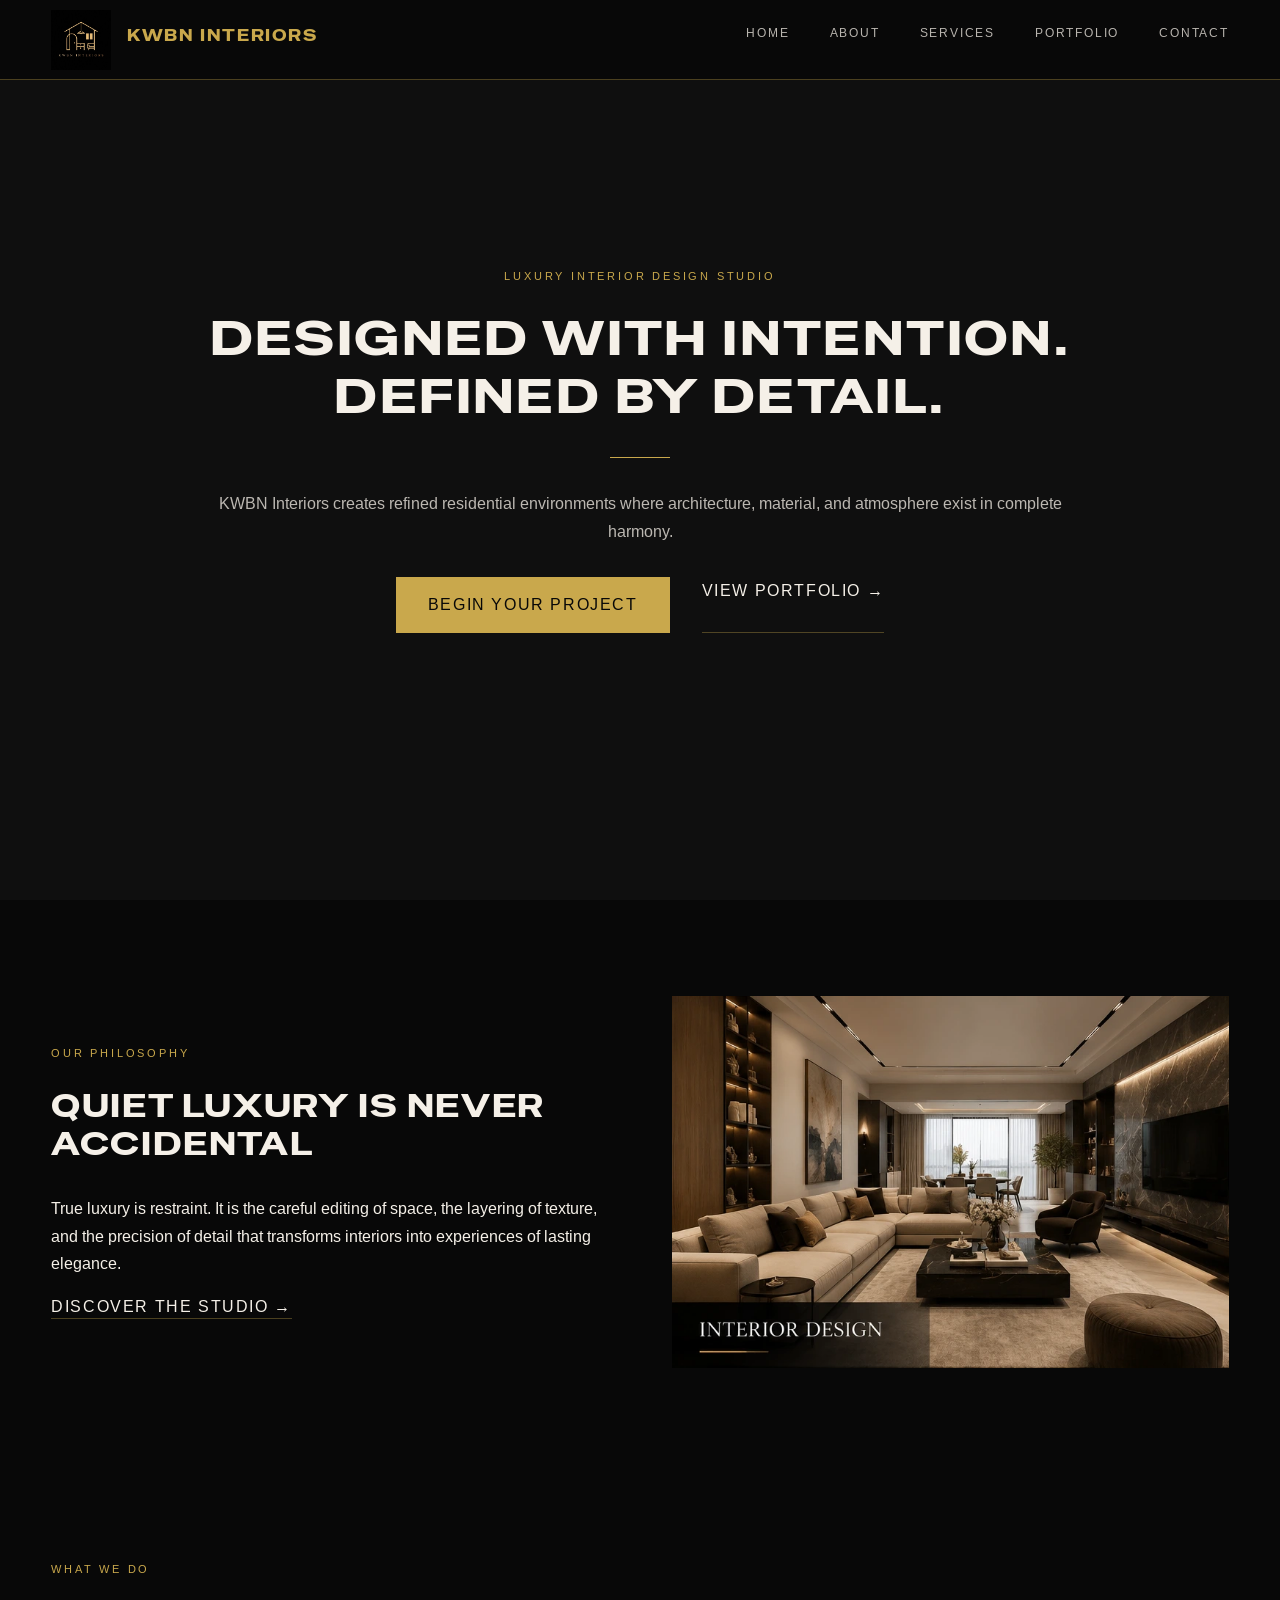
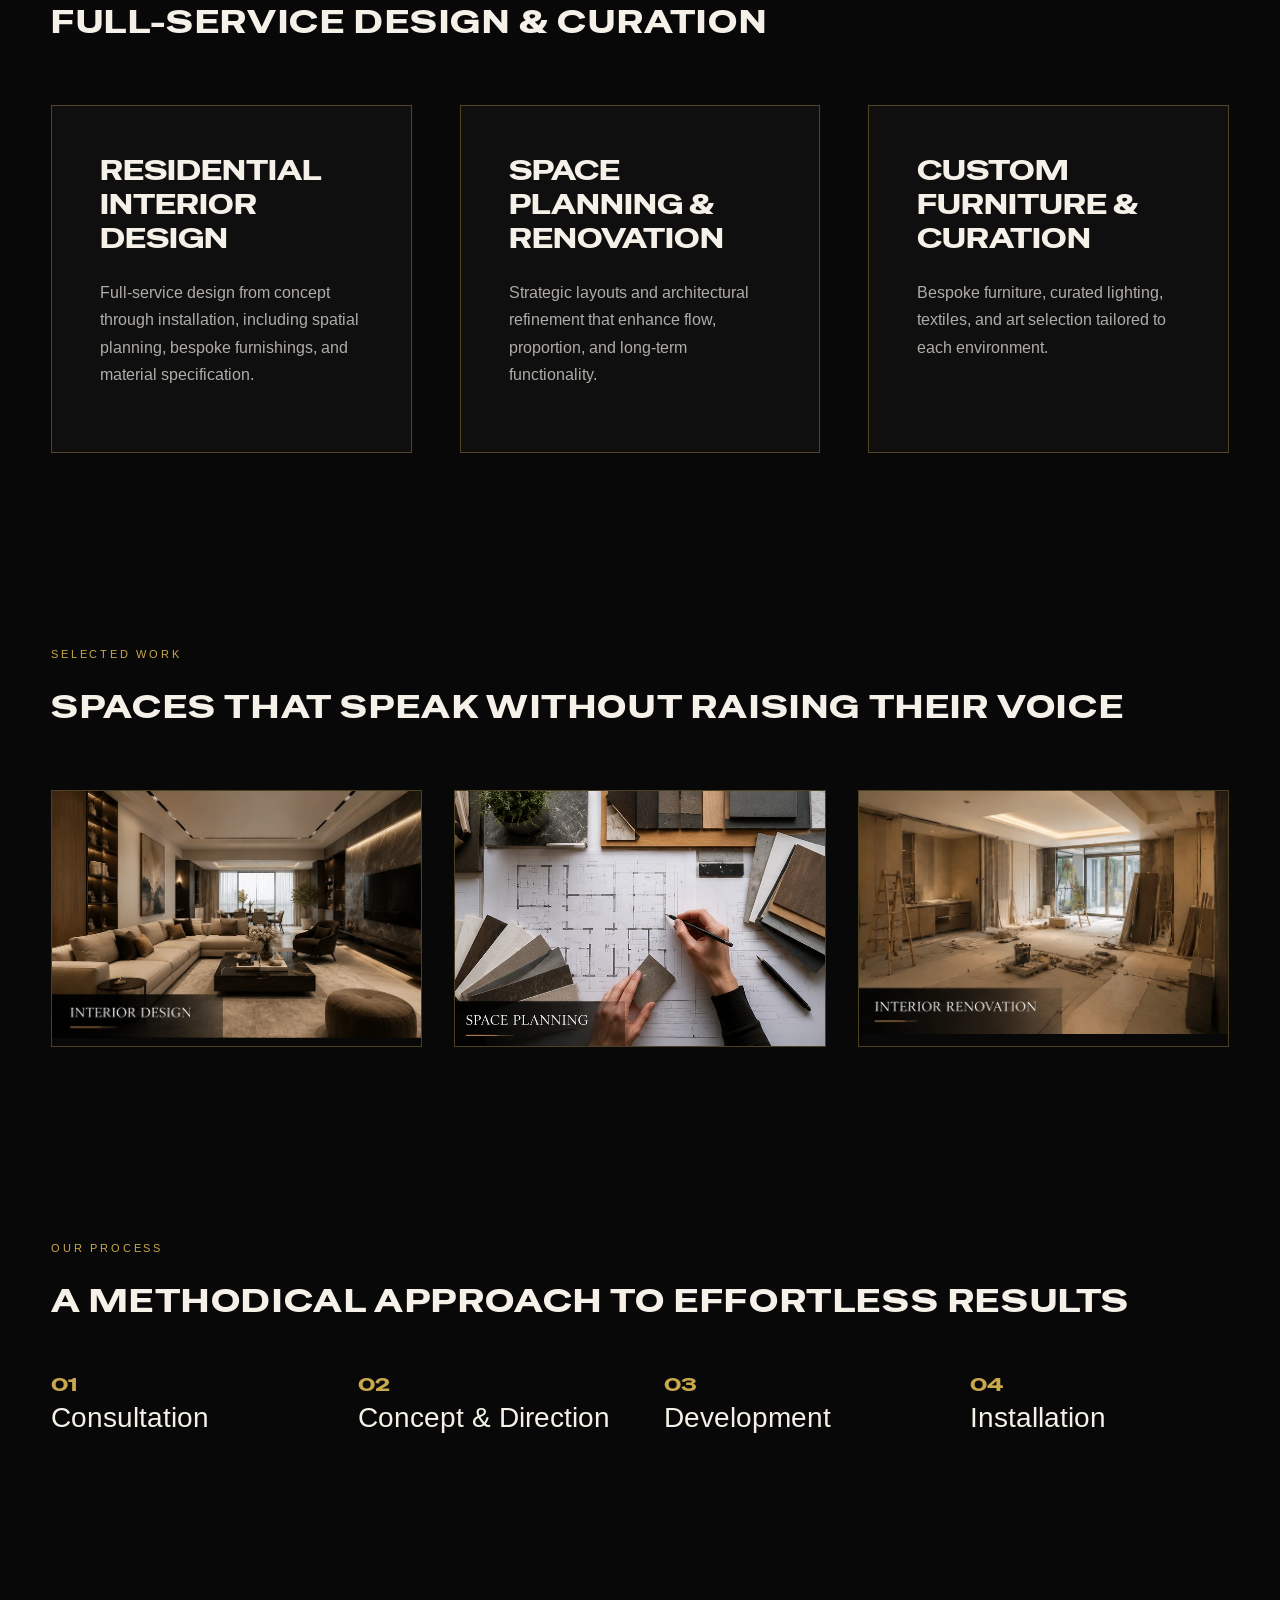
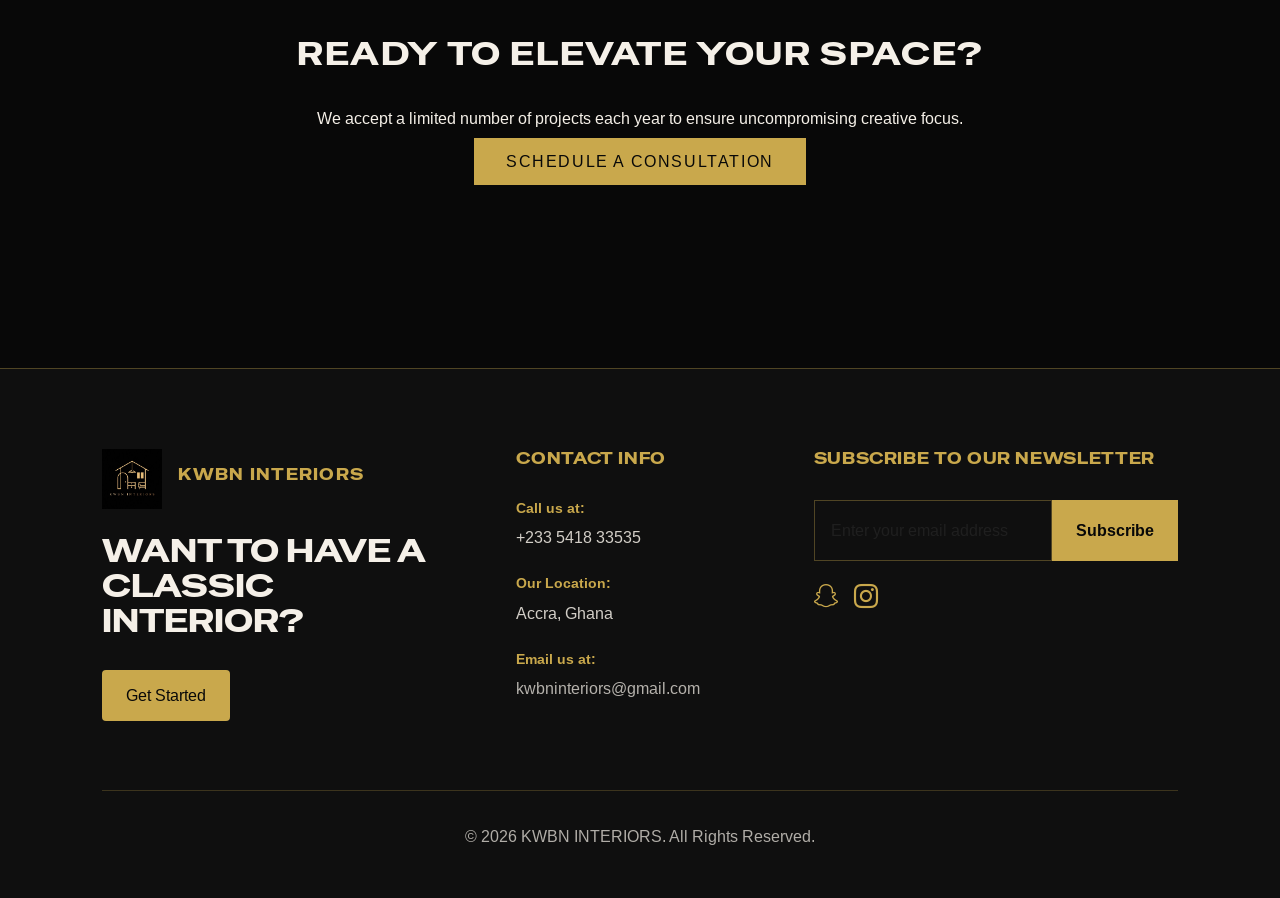
==== index.html @ 69e7d0fb "updates on entire page begins" ====
<!DOCTYPE html>
<html lang="en">
<head>
  <meta charset="UTF-8">
  <meta name="viewport" content="width=device-width, initial-scale=1.0">
  <meta name="description" content="KWBN Interiors is a luxury interior design studio crafting refined residential environments defined by detail, proportion, and timeless materiality.">
  <meta name="author" content="KWBN Interiors">

  <title>KWBN INTERIORS | Luxury Interior Design Studio</title>

  <!-- Bootstrap (Structural Only) -->
  <link href="https://cdn.jsdelivr.net/npm/bootstrap@5.3.8/dist/css/bootstrap.min.css" rel="stylesheet">

  <!-- Bootstrap Icons -->
  <link rel="stylesheet" href="https://cdn.jsdelivr.net/npm/bootstrap-icons@1.11.3/font/bootstrap-icons.css">

  <!-- Google Fonts (Required Tokens) -->
  <link rel="preconnect" href="https://fonts.googleapis.com">
  <link rel="preconnect" href="https://fonts.gstatic.com" crossorigin>
  <link href="https://fonts.googleapis.com/css2?family=Special+Gothic+Expanded+One&family=Arimo:wght@400;500;600&display=swap" rel="stylesheet">

  <!-- Styles -->
  <link rel="stylesheet" href="./style/style.css">
  <link rel="stylesheet" href="./style/footer.css">
</head>

<body>

<!-- ================= HEADER ================= -->
<header class="site-header">
  <div class="header-inner">

    <div class="logo">
      <img src="./images/logo.webp" alt="KWBN INTERIORS Logo" width="60" height="60">
      <h1>KWBN INTERIORS</h1>
    </div>

    <nav class="largeNav" id="desktopNav">
      <ul>
        <li><a href="./index.html">Home</a></li>
        <li><a href="./about-us.html">About</a></li>
        <li><a href="./services.html">Services</a></li>
        <li><a href="./portfolio.html">Portfolio</a></li>
        <li><a href="./contact.html">Contact</a></li>
      </ul>
    </nav>

    <button class="hamburger" id="hamburger" aria-label="Toggle menu" aria-expanded="false">
      <span></span>
      <span></span>
      <span></span>
    </button>

  </div>
</header>

<nav class="mobileNav" id="mobileNav">
  <ul>
    <li><a href="./index.html">Home</a></li>
    <li><a href="./about-us.html">About</a></li>
    <li><a href="./services.html">Services</a></li>
    <li><a href="./portfolio.html">Portfolio</a></li>
    <li><a href="./contact.html">Contact</a></li>
  </ul>
</nav>

<!-- ================= MAIN ================= -->
<main>

  <!-- HERO -->
  <section class="hero">
    <div class="hero-content">
      <p class="eyebrow">Luxury Interior Design Studio</p>
      <h2>DESIGNED WITH INTENTION.<br>DEFINED BY DETAIL.</h2>
      <div class="gold-divider"></div>
      <p class="hero-text">
        KWBN Interiors creates refined residential environments where architecture,
        material, and atmosphere exist in complete harmony.
      </p>
      <div class="hero-buttons">
        <a href="./contact.html" class="btn-primary">Begin Your Project</a>
        <a href="./portfolio.html" class="btn-secondary">View Portfolio →</a>
      </div>
    </div>
  </section>

  <!-- ABOUT -->
  <section class="about-section">
    <div class="section-inner two-col">
      <div>
        <p class="eyebrow">Our Philosophy</p>
        <h2>QUIET LUXURY IS NEVER ACCIDENTAL</h2>
        <p>
          True luxury is restraint. It is the careful editing of space, the layering
          of texture, and the precision of detail that transforms interiors into
          experiences of lasting elegance.
        </p>
        <a href="./about-us.html" class="btn-secondary">Discover the Studio →</a>
      </div>
      <div>
        <img src="./images/interior design.webp"
             alt="Refined residential living room designed by KWBN Interiors">
      </div>
    </div>
  </section>

  <!-- SERVICES (Dynamic) -->
  <section id="services-root"></section>

  <!-- PORTFOLIO (Dynamic) -->
  <section id="portfolio-root"></section>

  <!-- PROCESS -->
  <section class="process-section">
    <div class="section-inner">
      <p class="eyebrow">Our Process</p>
      <h2>A METHODICAL APPROACH TO EFFORTLESS RESULTS</h2>

      <div class="process-grid">
        <div><span>01</span><h3>Consultation</h3></div>
        <div><span>02</span><h3>Concept & Direction</h3></div>
        <div><span>03</span><h3>Development</h3></div>
        <div><span>04</span><h3>Installation</h3></div>
      </div>
    </div>
  </section>

  <!-- CTA -->
  <section class="cta-section">
    <div class="section-inner center">
      <h2>READY TO ELEVATE YOUR SPACE?</h2>
      <p>
        We accept a limited number of projects each year to ensure uncompromising
        creative focus.
      </p>
      <a href="./contact.html" class="btn-primary">Schedule a Consultation</a>
    </div>
  </section>

</main>

<!-- ================= FOOTER (Your CSS Maintained) ================= -->
<footer>
  <div class="footer-content">

    <div class="footer-column">
      <div class="footer-logo">
        <img src="./images/logo.webp" alt="KWBN INTERIORS Logo">
        <h1>KWBN INTERIORS</h1>
      </div>
      <h2>WANT TO HAVE A CLASSIC INTERIOR?</h2>
      <button class="footer-btn1">
        <a href="./contact.html">Get Started</a>
      </button>
    </div>

    <div class="footer-column">
      <h3>Contact Info</h3>

      <div class="contact-item">
        <h4>Call us at:</h4>
        <p>+233 5418 33535</p>
      </div>

      <div class="contact-item">
        <h4>Our Location:</h4>
        <p>Accra, Ghana</p>
      </div>

      <div class="contact-item">
        <h4>Email us at:</h4>
        <p>
          <a href="mailto:kwbninteriors@gmail.com">
            kwbninteriors@gmail.com
          </a>
        </p>
      </div>
    </div>

    <div class="footer-column">
      <h3>Subscribe to Our Newsletter</h3>

      <form class="newsletter-form">
        <input type="email" placeholder="Enter your email address" required>
        <button class="submit-btn" type="submit">Subscribe</button>
      </form>

      <div class="social-icons">
        <a href="https://snapchat.com/t/bxiz3MfT"
           target="_blank" rel="noopener noreferrer"
           aria-label="Snapchat">
          <i class="bi bi-snapchat"></i>
        </a>

        <a href="https://www.instagram.com/"
           target="_blank" rel="noopener noreferrer"
           aria-label="Instagram">
          <i class="bi bi-instagram"></i>
        </a>
      </div>
    </div>

  </div>

  <div class="footer-bottom">
    <p>© 2026 KWBN INTERIORS. All Rights Reserved.</p>
  </div>
</footer>

<!-- Scripts -->
<script src="./script/script.js" defer></script>
<script src="./script/hamburger.js" defer></script>
<script src="https://cdn.jsdelivr.net/npm/bootstrap@5.3.8/dist/js/bootstrap.bundle.min.js"></script>

</body>
</html>
---- style/style.css ----
/* =========================
   DESIGN TOKENS (REQUIRED)
========================= */
:root {
  --black: #080808;
  --offblack: #0f0f0f;
  --gold: #C9A84C;
  --gold-dim: rgba(201, 168, 76, 0.18);
  --gold-line: rgba(201, 168, 76, 0.35);
  --ivory: #F5F0E8;
  --charcoal: #2A2A2A;
  --serif: "Special Gothic Expanded One", sans-serif;
  --sans: "Arimo", sans-serif;
}

/* =========================
   GLOBAL RESET
========================= */
* {
  margin: 0;
  padding: 0;
  box-sizing: border-box;
}

body {
  background: var(--black);
  color: var(--ivory);
  font-family: var(--sans);
  line-height: 1.7;
}

main {
  overflow: hidden;
}

img {
  max-width: 100%;
  display: block;
}

/* =========================
   HEADER
========================= */
.site-header {
  position: fixed;
  width: 100%;
  height: 80px;
  background: rgba(8, 8, 8, 0.82);
  backdrop-filter: blur(12px);
  border-bottom: 1px solid var(--gold-line);
  z-index: 1000;
}

.header-inner {
  max-width: 1200px;
  width: 92%;
  height: 100%;
  margin: auto;
  display: flex;
  align-items: center;
  justify-content: space-between;
}

.logo {
  display: flex;
  align-items: center;
  gap: 1rem;
}

.logo h1 {
  font-family: var(--serif);
  font-size: 1rem;
  letter-spacing: 0.1em;
  text-transform: uppercase;
  color: var(--gold);
}

.largeNav ul {
  display: flex;
  list-style: none;
  gap: 2.5rem;
}

.largeNav a {
  font-family: var(--sans);
  text-decoration: none;
  color: rgba(245, 240, 232, 0.75);
  letter-spacing: 0.15em;
  text-transform: uppercase;
  font-size: 0.75rem;
  transition: color 0.3s ease;
}

.largeNav a:hover {
  color: var(--gold);
}

/* Hamburger */
.hamburger {
  display: none;
  flex-direction: column;
  gap: 5px;
  background: none;
  border: none;
}

.hamburger span {
  width: 24px;
  height: 1px;
  background: var(--ivory);
}

.mobileNav {
  display: none;
  background: var(--offblack);
  border-bottom: 1px solid var(--gold-line);
}

.mobileNav ul {
  list-style: none;
  padding: 2rem;
}

.mobileNav li {
  margin-bottom: 1.5rem;
}

.mobileNav a {
  color: var(--ivory);
  text-decoration: none;
  font-family: var(--sans);
  letter-spacing: 0.15em;
  text-transform: uppercase;
}

/* =========================
   HERO
========================= */
.hero {
  height: 100vh;
  background: var(--offblack);
  display: flex;
  align-items: center;
  justify-content: center;
  text-align: center;
  padding: 0 2rem;
}

.hero-content {
  max-width: 900px;
}

.eyebrow {
  color: var(--gold);
  text-transform: uppercase;
  letter-spacing: 0.25em;
  font-size: 0.7rem;
  margin-bottom: 1.5rem;
}

.hero h2 {
  font-family: var(--serif);
  font-size: 3rem;
  letter-spacing: 0.05em;
  text-transform: uppercase;
  margin-bottom: 2rem;
}

.gold-divider {
  width: 60px;
  height: 1px;
  background: var(--gold);
  margin: 2rem auto;
}

.hero-text {
  color: rgba(245, 240, 232, 0.75);
  margin-bottom: 2rem;
}

.hero-buttons {
  display: flex;
  justify-content: center;
  gap: 2rem;
  flex-wrap: wrap;
}

/* Buttons */
.btn-primary {
  background: var(--gold);
  color: var(--black);
  padding: 0.9rem 2rem;
  text-decoration: none;
  font-family: var(--sans);
  letter-spacing: 0.1em;
  text-transform: uppercase;
}

.btn-primary:hover {
  background: var(--gold-dim);
}

.btn-secondary {
  color: var(--ivory);
  text-decoration: none;
  letter-spacing: 0.1em;
  text-transform: uppercase;
  border-bottom: 1px solid var(--gold-line);
  padding-bottom: 3px;
}

.btn-secondary:hover {
  border-color: var(--gold);
}

/* =========================
   SECTIONS
========================= */
.section-inner {
  max-width: 1200px;
  width: 92%;
  margin: auto;
  padding: 6rem 0;
}

.two-col {
  display: grid;
  grid-template-columns: 1fr 1fr;
  gap: 4rem;
  align-items: center;
}

.section-inner h2 {
  font-family: var(--serif);
  text-transform: uppercase;
  margin-bottom: 2rem;
  letter-spacing: 0.05em;
}

/* =========================
   SERVICES
========================= */
.services-grid {
  display: grid;
  grid-template-columns: repeat(3, 1fr);
  gap: 3rem;
  margin-top: 4rem;
}

.service-card {
  background: var(--offblack);
  border: 1px solid var(--gold-line);
  padding: 3rem;
  transition: all 0.4s ease;
}

.service-card:hover {
  transform: translateY(-10px);
  border-color: var(--gold);
}

.service-card h3 {
  font-family: var(--serif);
  margin-bottom: 1.5rem;
  text-transform: uppercase;
}

.service-card p {
  color: rgba(245, 240, 232, 0.7);
}

/* =========================
   PORTFOLIO
========================= */
.portfolio-grid {
  display: grid;
  grid-template-columns: repeat(3, 1fr);
  gap: 2rem;
  margin-top: 4rem;
}

.portfolio-item {
  border: 1px solid var(--gold-line);
  overflow: hidden;
  transition: border 0.3s ease;
}

.portfolio-item:hover {
  border-color: var(--gold);
}

.portfolio-item img {
  transition: transform 0.6s ease;
}

.portfolio-item:hover img {
  transform: scale(1.08);
}

/* =========================
   PROCESS
========================= */
.process-grid {
  display: grid;
  grid-template-columns: repeat(4, 1fr);
  gap: 3rem;
  margin-top: 3rem;
}

.process-grid span {
  color: var(--gold);
  font-family: var(--serif);
  font-size: 1.2rem;
}

/* =========================
   CTA
========================= */
.cta-section {
  background: var(--black);
  text-align: center;
  padding-bottom: 6rem;
}

/* =========================
   RESPONSIVE
========================= */
@media (max-width: 1024px) {
  .services-grid,
  .portfolio-grid {
    grid-template-columns: repeat(2, 1fr);
  }

  .process-grid {
    grid-template-columns: repeat(2, 1fr);
  }
}

@media (max-width: 768px) {
  .largeNav {
    display: none;
  }

  .hamburger {
    display: flex;
  }

  .two-col {
    grid-template-columns: 1fr;
  }

  .services-grid,
  .portfolio-grid,
  .process-grid {
    grid-template-columns: 1fr;
  }

  .hero h2 {
    font-size: 2rem;
  }
}
---- style/footer.css ----
/* =========================
   FOOTER
========================= */
footer {
  background: var(--offblack);
  padding: 5rem 8% 2rem;
  border-top: 1px solid var(--gold-line);
}

.footer-content {
  display: grid;
  grid-template-columns: 1.5fr 1fr 1fr;
  gap: 4rem;
}

.footer-logo {
  display: flex;
  align-items: center;
  gap: 1rem;
  margin-bottom: 1.5rem;
}

.footer-logo img {
  width: 60px;
  height: 60px;
}

.footer-logo h1 {
  color: var(--gold);
  font-family: var(--serif);
  font-size: 1rem;
  letter-spacing: 0.08em;
  text-transform: uppercase;
}

.footer-column h2 {
  color: var(--ivory);
  font-family: var(--serif);
  font-size: 2rem;
  line-height: 1.1;
  margin-bottom: 2rem;
  text-transform: uppercase;
}

.footer-column h3 {
  color: var(--gold);
  font-family: var(--serif);
  font-size: 1rem;
  letter-spacing: 0.04em;
  text-transform: uppercase;
  margin-bottom: 2rem;
}

.footer-column h4 {
  color: var(--gold);
  font-family: var(--sans);
  font-size: 0.85rem;
  margin-bottom: 0.5rem;
}

.footer-column p,
.footer-column a {
  color: var(--ivory);
  font-family: var(--sans);
  text-decoration: none;
  opacity: 0.85;
}

.footer-btn1 {
  background-color: var(--gold);
  color: var(--black);
  border: none;
  border-radius: 4px;
  padding: 0.75rem 1.5rem;
  font-family: var(--sans);
  font-size: 1rem;
  cursor: pointer;
  transition: background-color 0.3s ease;
}

.footer-btn1:hover {
  background-color: var(--gold-dim);
}

.footer-btn1 a {
  text-decoration: none;
  color: var(--black);
  opacity: 1;
}

.contact-item {
  margin-bottom: 1.5rem;
}

.contact-item h4 {
  font-family: var(--sans);
  font-weight: 600;
}

.contact-item p {
  font-family: var(--sans);
}

/* Newsletter */
.newsletter-form {
  display: flex;
  margin-bottom: 1rem;
}

.newsletter-form input {
  flex: 1;
  padding: 1rem;
  background: transparent;
  border: 1px solid var(--gold-line);
  color: var(--black);
  outline: none;
  font-family: var(--sans);
}

.newsletter-form input::placeholder {
  color: var(--charcoal);
  opacity: 0.6;
}

.newsletter-form button {
  padding: 1rem 1.5rem;
  border: none;
  background: var(--gold);
  color: var(--black);
  cursor: pointer;
  font-weight: 600;
  font-family: var(--sans);
}

.newsletter-form button:hover {
  background: var(--gold-dim);
}

.social-icons {
  display: flex;
  justify-content: flex-start;
  align-items: center;
  gap: 1rem;
  margin-top: 1rem;
}

.social-icons a {
  display: inline-flex;
  opacity: 1;
}

.social-icons i {
  font-size: 1.5rem;
  color: var(--gold);
  cursor: pointer;
  transition: color 0.3s ease;
}

.social-icons a:hover i {
  color: var(--black);
}

.footer-bottom {
  margin-top: 4rem;
  font-family: var(--sans);
  padding-top: 2rem;
  border-top: 1px solid var(--gold-line);
  text-align: center;
  color: var(--ivory);
  opacity: 0.7;
}

/* Mobile */
@media (max-width: 900px) {
  .footer-content {
    grid-template-columns: 1fr;
    gap: 3rem;
  }

  .footer-column h2 {
    font-size: 2.2rem;
  }

  .newsletter-form {
    flex-direction: column;
    gap: 1rem;
  }
}
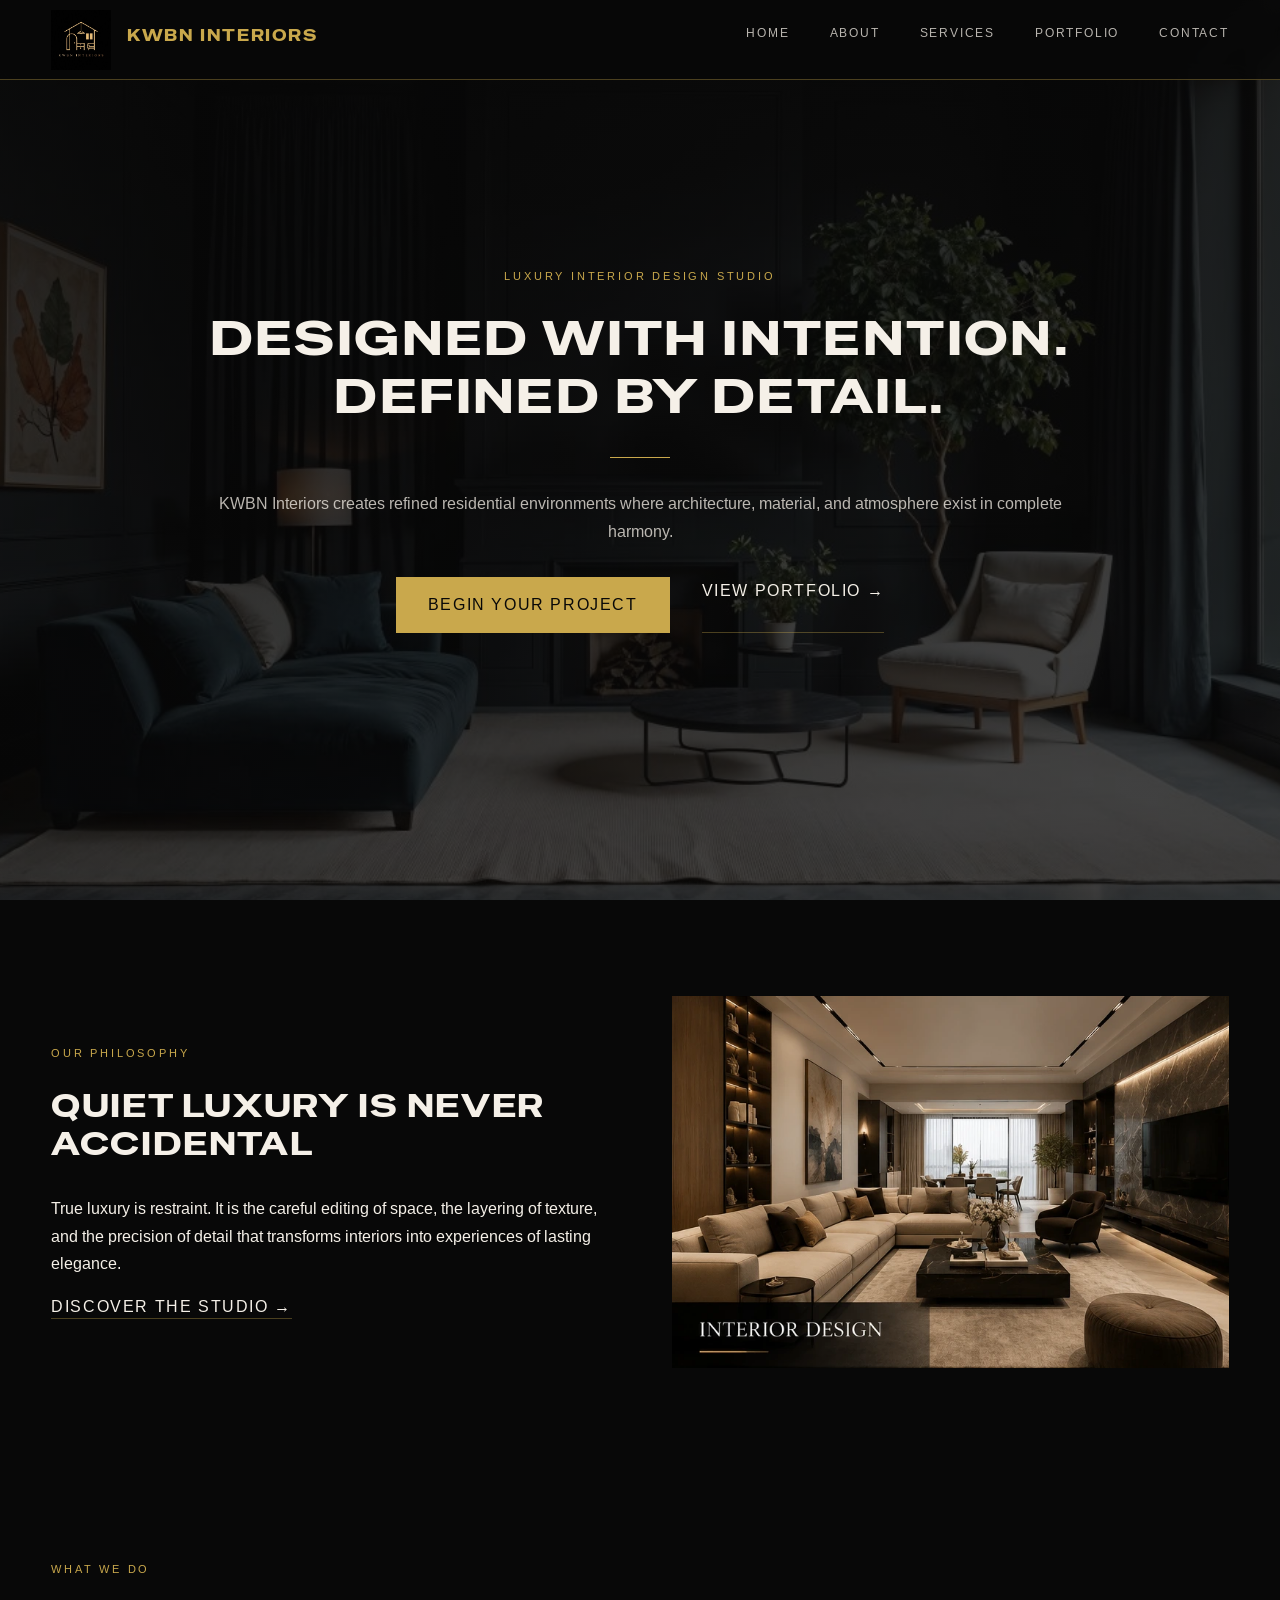
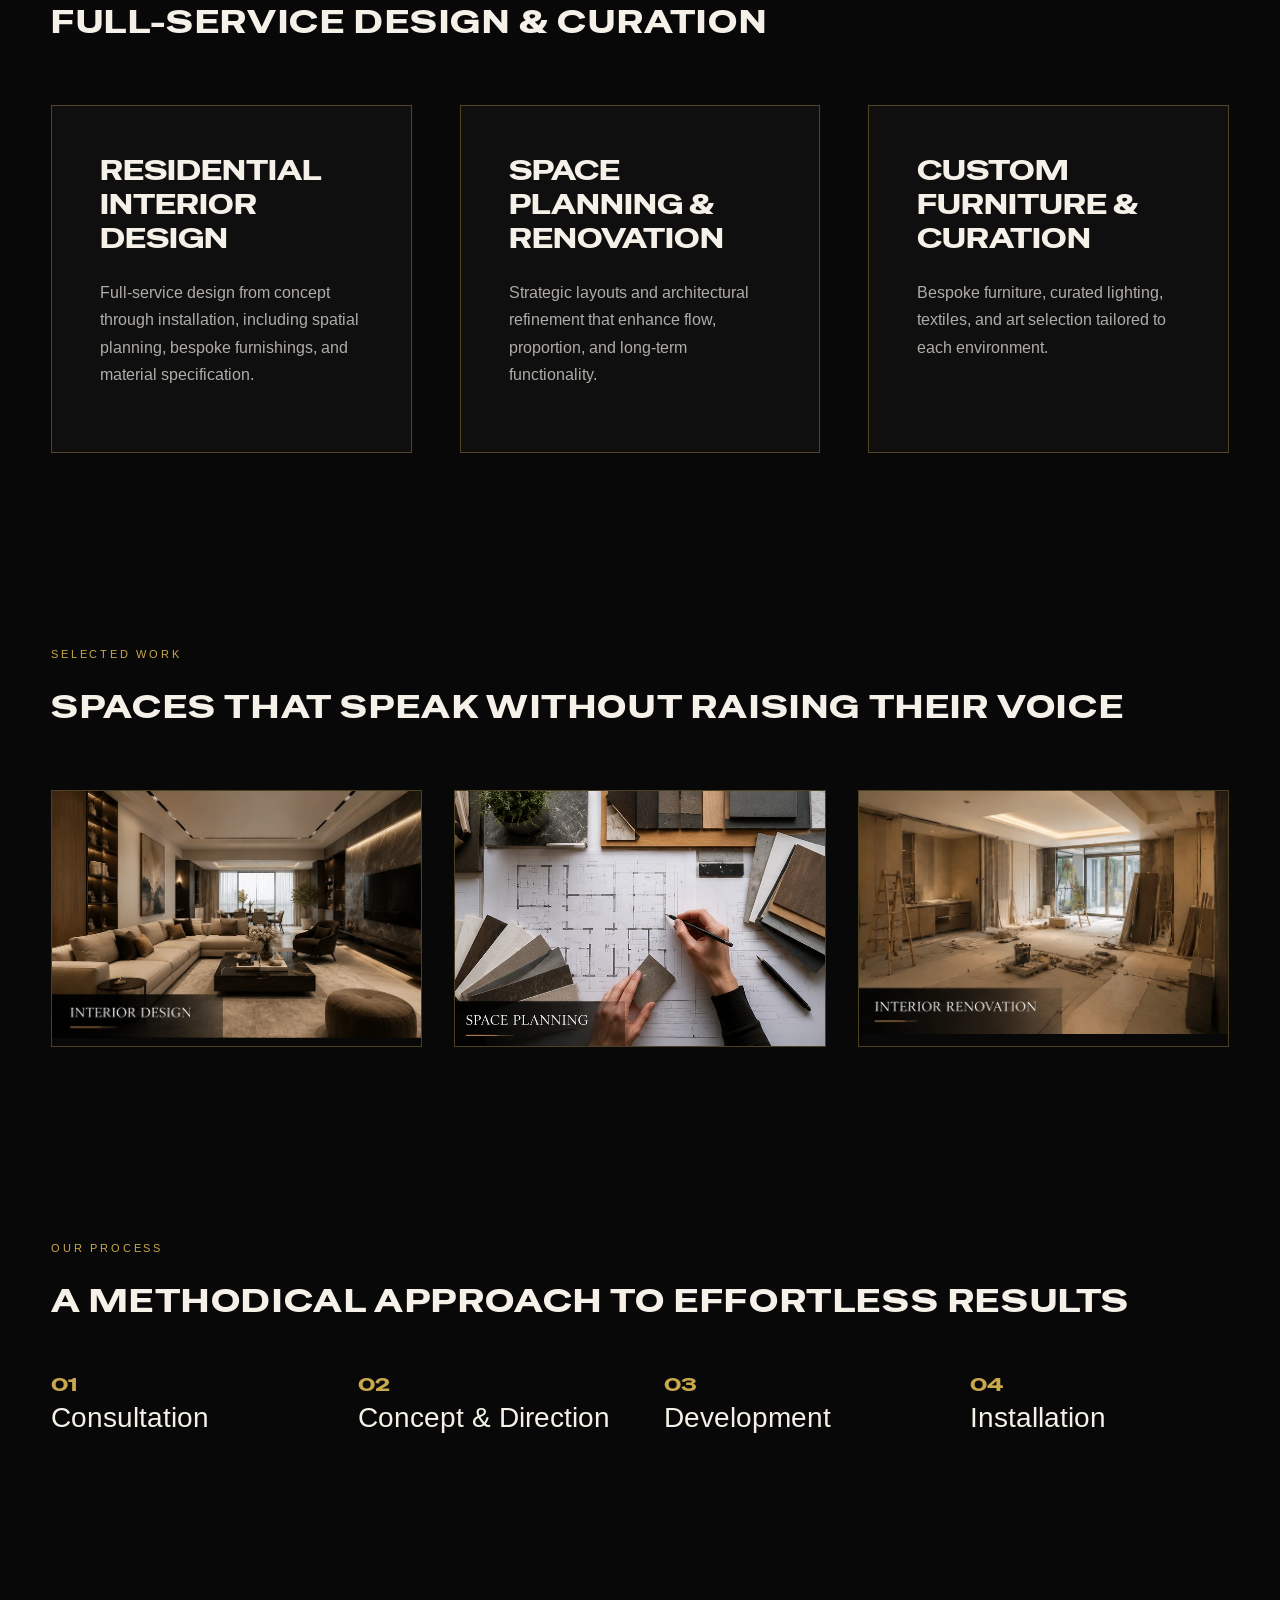
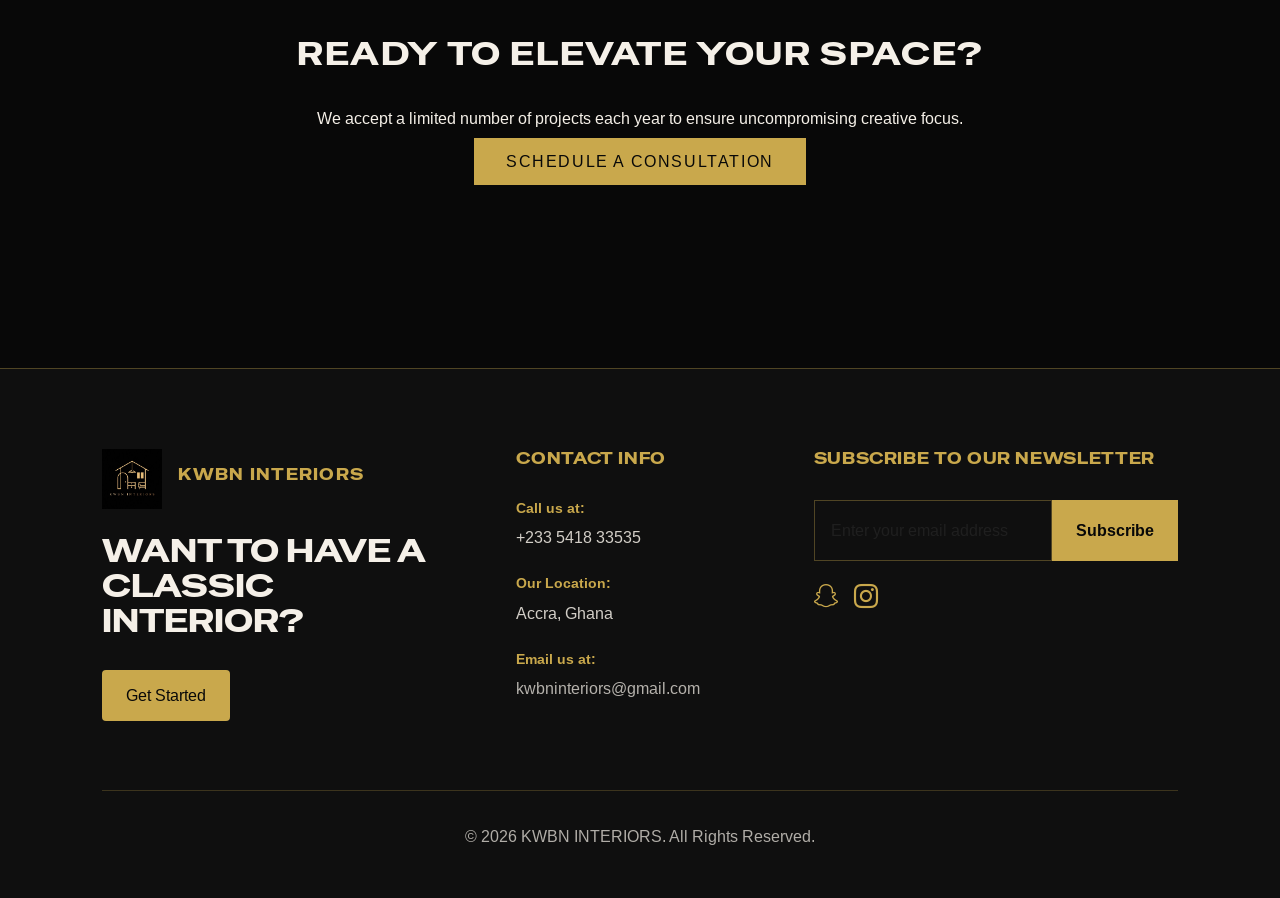
==== commit fd271ff2: "Homepage Updated fully" ====
--- a/index.html
+++ b/index.html
@@ -85,7 +85,7 @@
   </section>
 
   <!-- ABOUT -->
-  <section class="about-section">
+  <section class="about-section reveal">
     <div class="section-inner two-col">
       <div>
         <p class="eyebrow">Our Philosophy</p>
@@ -105,18 +105,18 @@
   </section>
 
   <!-- SERVICES (Dynamic) -->
-  <section id="services-root"></section>
+  <section id="services-root" class="reveal"></section>
 
   <!-- PORTFOLIO (Dynamic) -->
-  <section id="portfolio-root"></section>
+  <section id="portfolio-root" class="reveal"></section>
 
   <!-- PROCESS -->
-  <section class="process-section">
+  <section class="process-section reveal">
     <div class="section-inner">
       <p class="eyebrow">Our Process</p>
       <h2>A METHODICAL APPROACH TO EFFORTLESS RESULTS</h2>
 
-      <div class="process-grid">
+      <div class="process-grid reveal">
         <div><span>01</span><h3>Consultation</h3></div>
         <div><span>02</span><h3>Concept & Direction</h3></div>
         <div><span>03</span><h3>Development</h3></div>
@@ -126,7 +126,7 @@
   </section>
 
   <!-- CTA -->
-  <section class="cta-section">
+  <section class="cta-section reveal">
     <div class="section-inner center">
       <h2>READY TO ELEVATE YOUR SPACE?</h2>
       <p>
--- a/style/style.css
+++ b/style/style.css
@@ -95,55 +95,131 @@
   color: var(--gold);
 }
 
-/* Hamburger */
+/* =========================
+   MOBILE NAV
+========================= */
+
+.mobileNav {
+  position: fixed;
+  top: 80px;
+  left: 0;
+  width: 100%;
+  background: var(--offblack);
+  border-bottom: 1px solid var(--gold-line);
+  transform: translateY(-20px);
+  opacity: 0;
+  pointer-events: none;
+  transition: opacity 0.4s ease, transform 0.4s ease;
+  z-index: 999;
+}
+
+.mobileNav.open {
+  transform: translateY(0);
+  opacity: 1;
+  pointer-events: auto;
+}
+
+.mobileNav ul {
+  padding: 3rem 2rem;
+}
+
+.mobileNav li {
+  margin-bottom: 2rem;
+}
+
+.mobileNav a {
+  font-family: var(--sans);
+  text-transform: uppercase;
+  letter-spacing: 0.2em;
+  color: rgba(245, 240, 232, 0.8);
+  text-decoration: none;
+  transition: color 0.3s ease;
+}
+
+.mobileNav a:hover {
+  color: var(--gold);
+}
+
+/* =========================
+   HAMBURGER ANIMATION
+========================= */
+
 .hamburger {
   display: none;
   flex-direction: column;
-  gap: 5px;
+  gap: 6px;
   background: none;
   border: none;
+  cursor: pointer;
+  z-index: 1001;
 }
 
 .hamburger span {
-  width: 24px;
+  width: 26px;
   height: 1px;
   background: var(--ivory);
-}
-
-.mobileNav {
-  display: none;
-  background: var(--offblack);
-  border-bottom: 1px solid var(--gold-line);
-}
-
-.mobileNav ul {
-  list-style: none;
-  padding: 2rem;
-}
-
-.mobileNav li {
-  margin-bottom: 1.5rem;
-}
-
-.mobileNav a {
-  color: var(--ivory);
-  text-decoration: none;
-  font-family: var(--sans);
-  letter-spacing: 0.15em;
-  text-transform: uppercase;
+  transition: transform 0.4s ease, opacity 0.3s ease;
+}
+
+/* Open state */
+.hamburger.open span:nth-child(1) {
+  transform: translateY(7px) rotate(45deg);
+}
+
+.hamburger.open span:nth-child(2) {
+  opacity: 0;
+}
+
+.hamburger.open span:nth-child(3) {
+  transform: translateY(-7px) rotate(-45deg);
 }
 
 /* =========================
    HERO
 ========================= */
+/* =========================
+   HERO (CINEMATIC)
+========================= */
 .hero {
+  position: relative;
   height: 100vh;
-  background: var(--offblack);
   display: flex;
   align-items: center;
   justify-content: center;
   text-align: center;
   padding: 0 2rem;
+  background: var(--offblack);
+  overflow: hidden;
+}
+
+/* Background Image */
+.hero::before {
+  content: "";
+  position: absolute;
+  inset: 0;
+  background: url("../images/hero2.webp") center / cover no-repeat;
+  transform: scale(1.05);
+  z-index: 0;
+}
+
+/* Dark Overlay */
+.hero::after {
+  content: "";
+  position: absolute;
+  inset: 0;
+  background: linear-gradient(
+    to bottom,
+    rgba(8, 8, 8, 0.85),
+    rgba(8, 8, 8, 0.75)
+  );
+  z-index: 1;
+}
+
+/* Content above overlay */
+.hero-content {
+  position: relative;
+  z-index: 2;
+  max-width: 900px;
 }
 
 .hero-content {
@@ -358,4 +434,30 @@
   .hero h2 {
     font-size: 2rem;
   }
+}
+
+
+@media (max-width: 768px) {
+  .largeNav {
+    display: none;
+  }
+
+  .hamburger {
+    display: flex;
+  }
+}
+
+
+/* =========================
+   SCROLL REVEAL
+========================= */
+.reveal {
+  opacity: 0;
+  transform: translateY(40px);
+  transition: opacity 0.9s ease, transform 0.9s ease;
+}
+
+.reveal.active {
+  opacity: 1;
+  transform: translateY(0);
 }
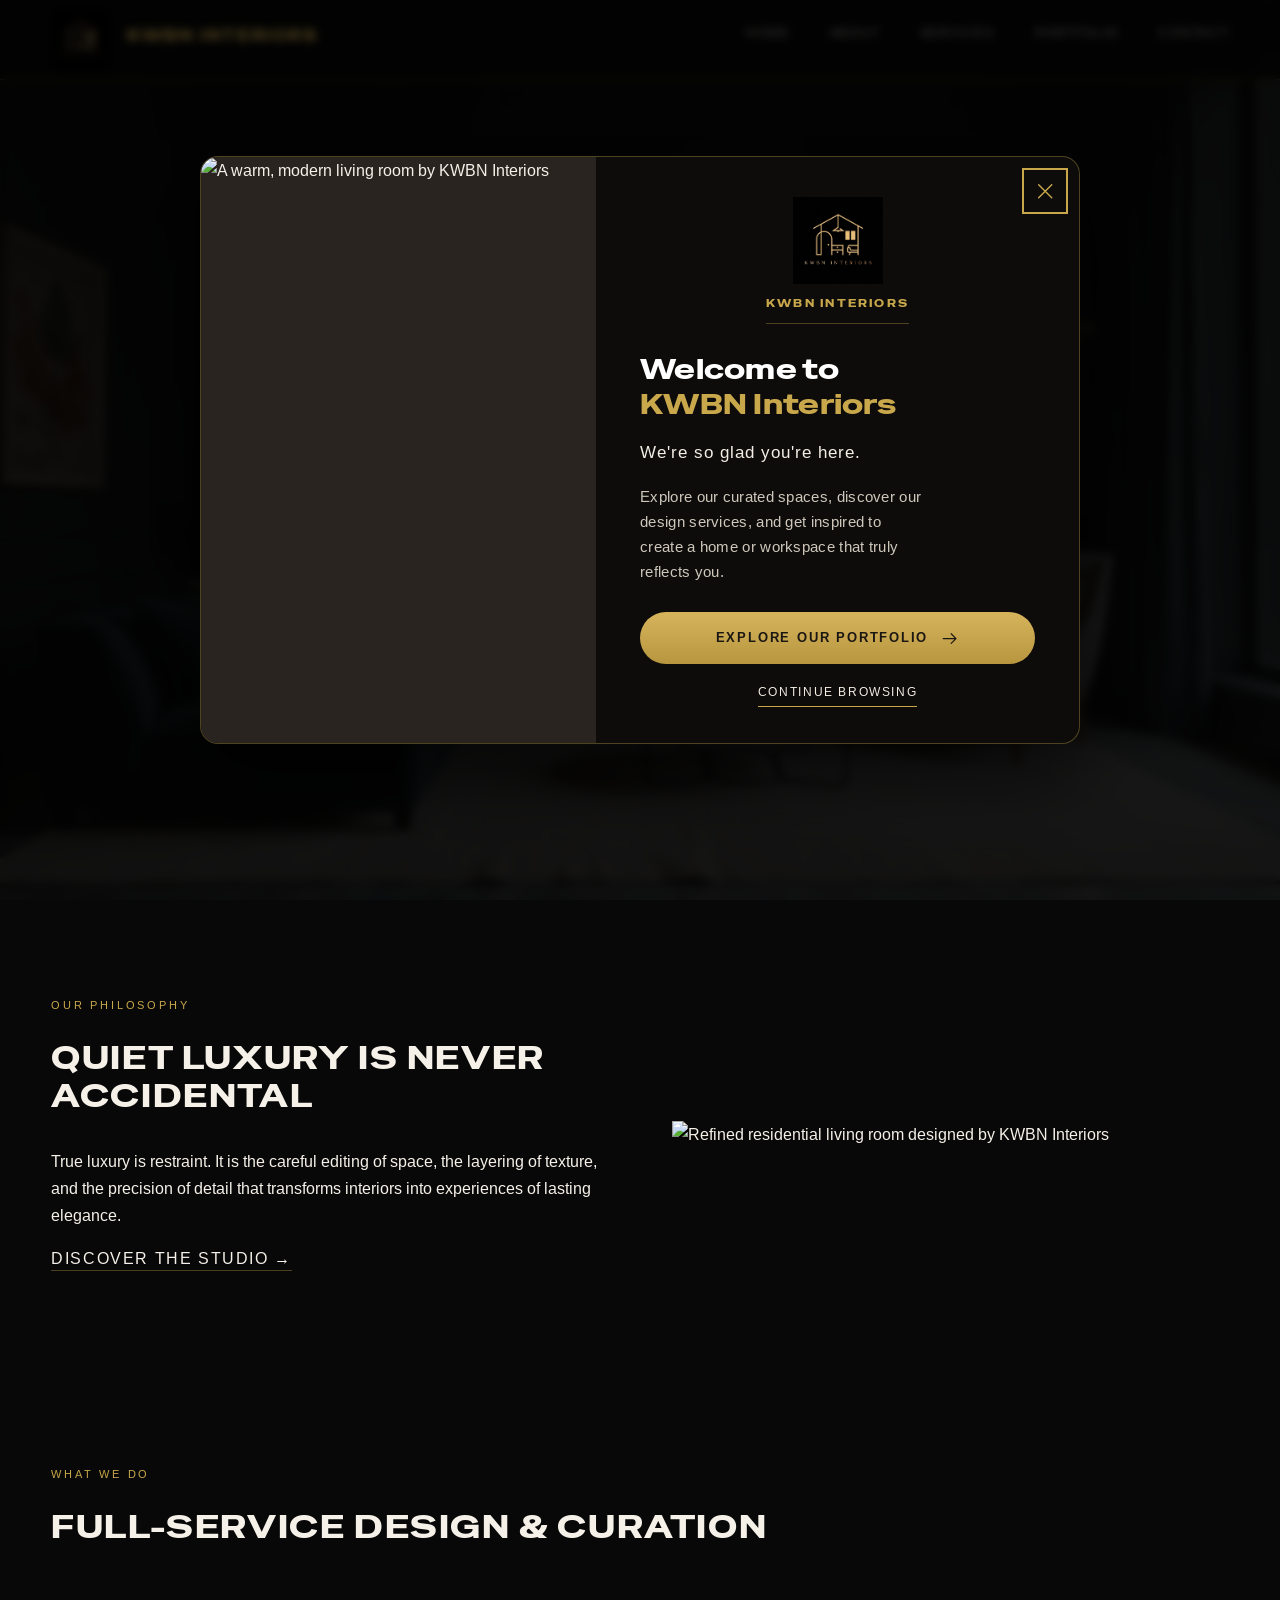
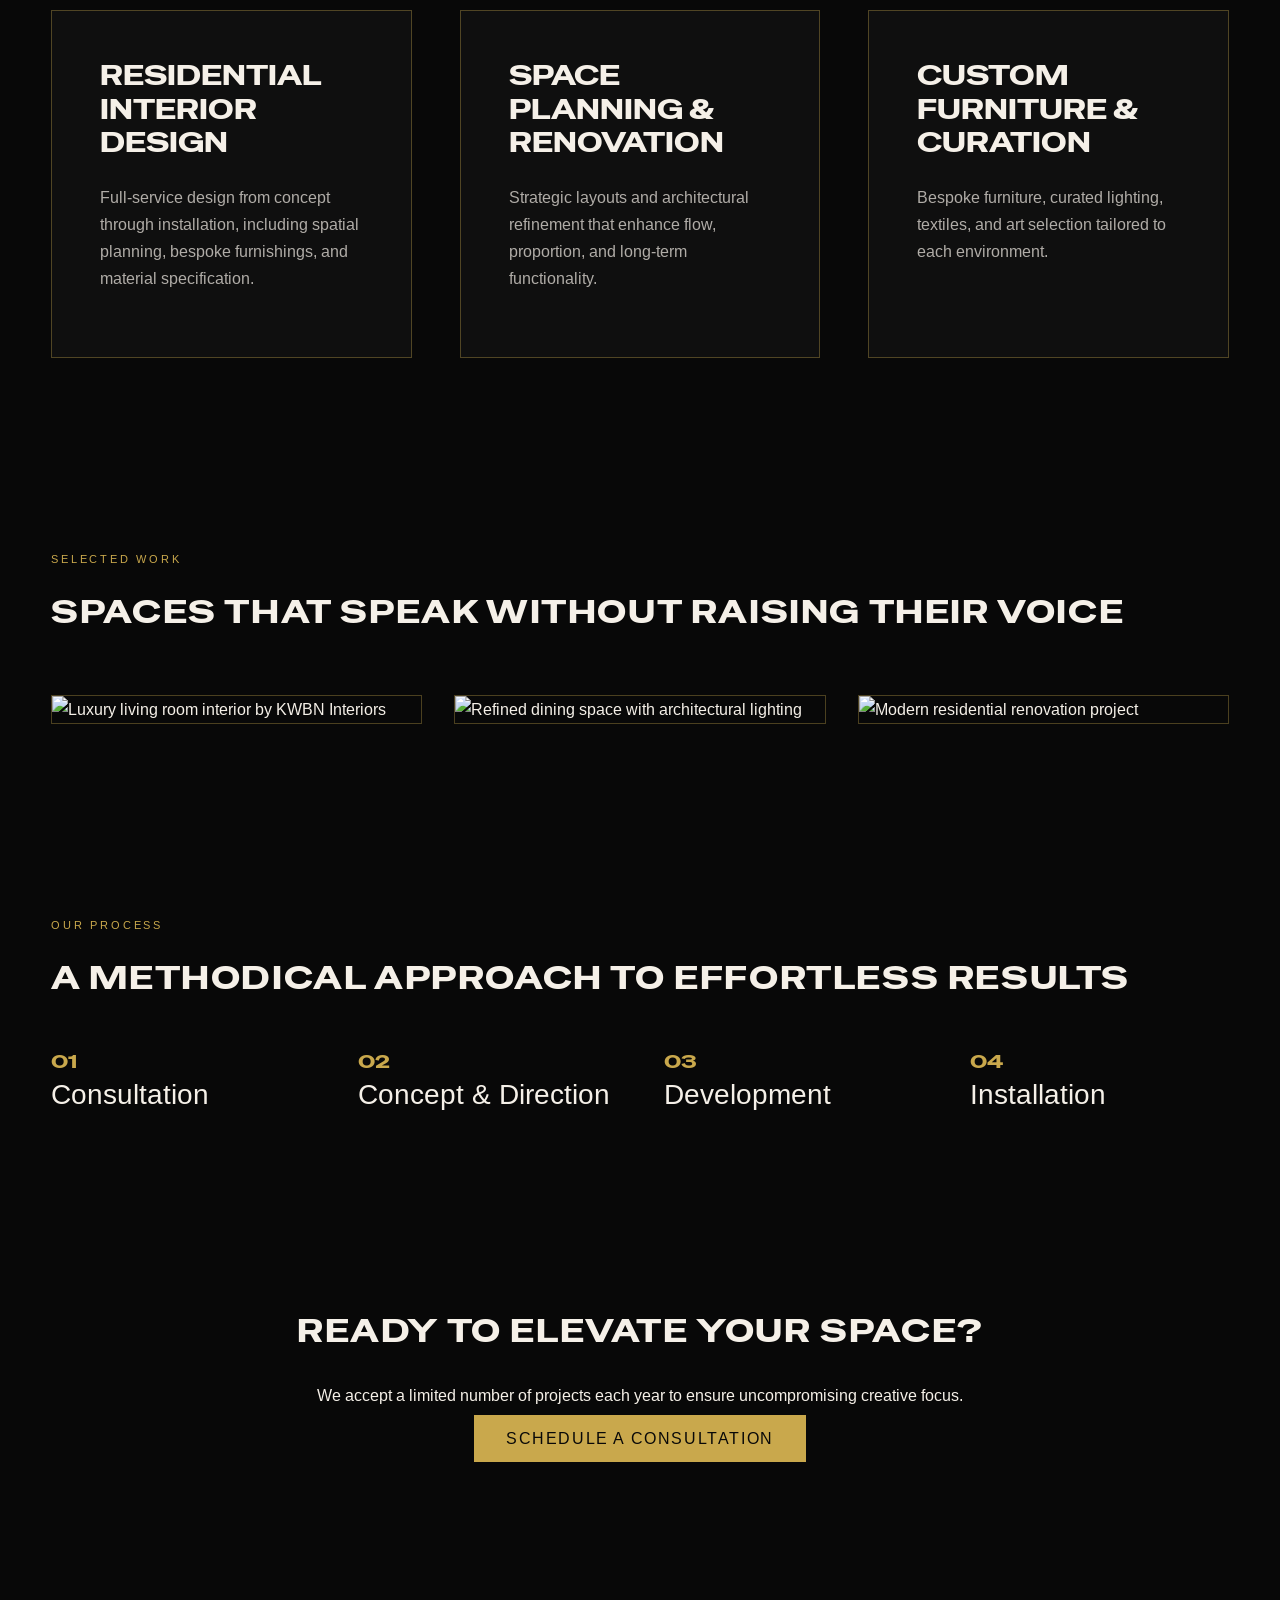
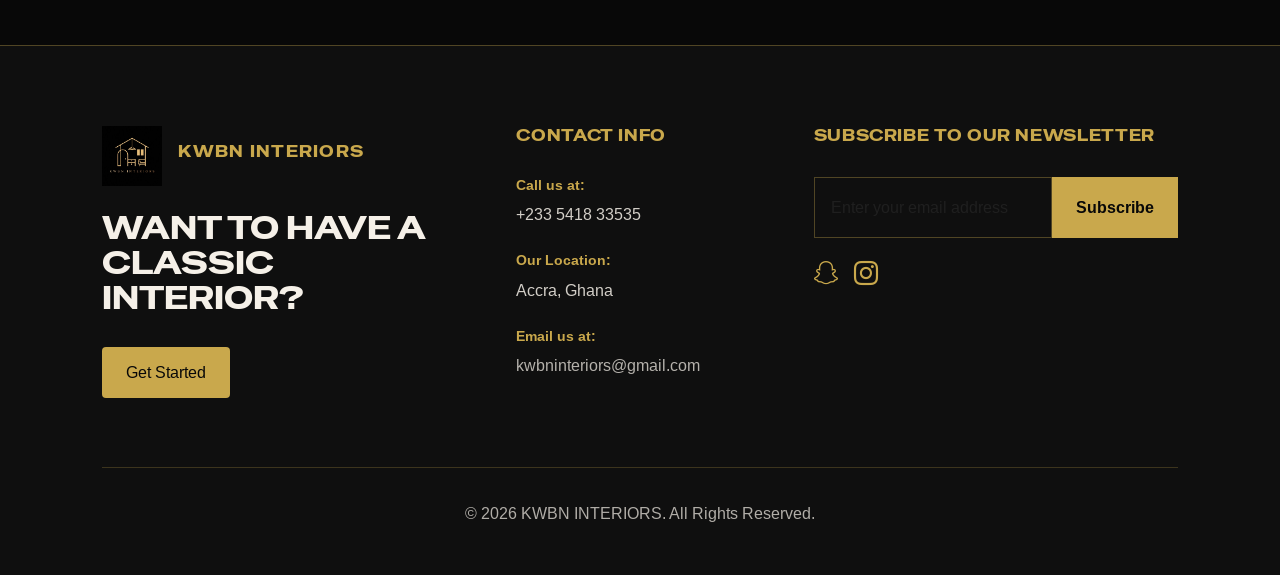
==== commit 0a8193c1: "popup updated" ====
--- a/index.html
+++ b/index.html
@@ -5,6 +5,11 @@
   <meta name="viewport" content="width=device-width, initial-scale=1.0">
   <meta name="description" content="KWBN Interiors is a luxury interior design studio crafting refined residential environments defined by detail, proportion, and timeless materiality.">
   <meta name="author" content="KWBN Interiors">
+  <meta property="og:title" content="KWBN INTERIORS">
+  <meta property="og:description" content="KWBN Interiors is a luxury interior design studio crafting refined residential environments defined by detail, proportion, and timeless materiality.">
+  <meta property="og:image" content="https://godfred48.github.io/KAM-STUDIOS/images/logo.webp">       
+  <meta property="og:url" content="https://godfred48.github.io/KAM-STUDIOS/images/logo.webp">  
+  <link rel="icon" href="./images/logo.webp" type="image/webp" >
 
   <title>KWBN INTERIORS | Luxury Interior Design Studio</title>
 
@@ -22,6 +27,7 @@
   <!-- Styles -->
   <link rel="stylesheet" href="./style/style.css">
   <link rel="stylesheet" href="./style/footer.css">
+  <link rel="stylesheet" href="./style/popup.css">
 </head>
 
 <body>
@@ -98,7 +104,7 @@
         <a href="./about-us.html" class="btn-secondary">Discover the Studio →</a>
       </div>
       <div>
-        <img src="./images/interior design.webp"
+        <img src="./images/portfolio/bed3.webp"
              alt="Refined residential living room designed by KWBN Interiors">
       </div>
     </div>
@@ -139,7 +145,7 @@
 
 </main>
 
-<!-- ================= FOOTER (Your CSS Maintained) ================= -->
+<!-- ================= FOOTER================= -->
 <footer>
   <div class="footer-content">
 
@@ -207,8 +213,59 @@
   </div>
 </footer>
 
+<!-- ================= WELCOME POPUP ================= -->
+<div class="welcome-overlay" id="welcome-popup" aria-hidden="true">
+  <div class="welcome-dialog" role="dialog" aria-modal="true" aria-labelledby="welcome-title">
+
+    <button class="welcome-close" id="welcome-close" type="button" aria-label="Close welcome message">
+      <svg viewBox="0 0 24 24" fill="none" stroke="currentColor" stroke-width="1.5" stroke-linecap="round" aria-hidden="true">
+        <path d="M5 5l14 14M19 5L5 19"/>
+      </svg>
+    </button>
+
+    <!-- Left: photo (replace the src with your image) -->
+    <div class="welcome-media">
+      <img src="./images/kwbn1.webp" alt="A warm, modern living room by KWBN Interiors">
+    </div>
+
+    <!-- Right: content -->
+    <div class="welcome-content">
+      <div class="welcome-logo">
+        <img src="./images/logo.webp" alt="">
+        <span class="welcome-logo-name">KWBN Interiors</span>
+      </div>
+
+      <h2 class="welcome-title" id="welcome-title">
+        Welcome to <span>KWBN Interiors</span>
+      </h2>
+
+      <p class="welcome-lead">We're so glad you're here.</p>
+
+      <p class="welcome-text">
+        Explore our curated spaces, discover our design services, and get
+        inspired to create a home or workspace that truly reflects you.
+      </p>
+
+      <div class="welcome-actions">
+        <a class="welcome-cta" href="./portfolio.html">
+          Explore our portfolio
+          <svg viewBox="0 0 24 24" fill="none" stroke="currentColor" stroke-width="1.5" stroke-linecap="round" stroke-linejoin="round" aria-hidden="true">
+            <path d="M4 12h16M14 6l6 6-6 6"/>
+          </svg>
+        </a>
+        <button class="welcome-skip" id="welcome-skip" type="button">Continue browsing</button>
+      </div>
+    </div>
+
+  </div>
+</div>
+
+<!-- Scripts -->
+
+
 <!-- Scripts -->
 <script src="./script/script.js" defer></script>
+<script src="./script/welcomepopup.js" defer></script>
 <script src="./script/hamburger.js" defer></script>
 <script src="https://cdn.jsdelivr.net/npm/bootstrap@5.3.8/dist/js/bootstrap.bundle.min.js"></script>
 
--- a/style/footer.css
+++ b/style/footer.css
@@ -157,7 +157,7 @@
 }
 
 .social-icons a:hover i {
-  color: var(--black);
+  color: var(--ivory);
 }
 
 .footer-bottom {
--- a/style/popup.css
+++ b/style/popup.css
@@ -0,0 +1,269 @@
+/* ==========================================================
+   KWBN Interiors – Welcome popup
+   Link this AFTER style.css and footer.css in <head>.
+   Uses the fonts the site already loads (no extra font link needed).
+   ========================================================== */
+
+:root {
+  --kwbn-ink: #0d0c0b;
+  --kwbn-gold: #c9a84c;
+  --kwbn-gold-soft: rgba(201, 168, 76, 0.35);
+  --kwbn-cream: #f3ede4;
+  --kwbn-muted: #cfc7bb;
+  --kwbn-display: "Special Gothic Expanded One", "Arial Black", sans-serif;
+  --kwbn-body: "Arimo", "Helvetica Neue", Arial, sans-serif;
+}
+
+/* ---------- Overlay ---------- */
+.welcome-overlay {
+  position: fixed;
+  inset: 0;
+  z-index: 99999; /* stays above the site header and mobile nav */
+  display: grid;
+  place-items: center;
+  padding: 1.25rem;
+  background: rgba(0, 0, 0, 0.65);
+  backdrop-filter: blur(4px);
+  -webkit-backdrop-filter: blur(4px);
+  opacity: 0;
+  visibility: hidden;
+  transition: opacity 0.35s ease, visibility 0s linear 0.35s;
+}
+
+.welcome-overlay.is-open {
+  opacity: 1;
+  visibility: visible;
+  transition: opacity 0.35s ease, visibility 0s;
+}
+
+/* ---------- Dialog box ---------- */
+.welcome-dialog {
+  position: relative;
+  display: grid;
+  grid-template-columns: 45fr 55fr;
+  width: min(100%, 880px);
+  max-height: calc(100vh - 2.5rem);
+  overflow: hidden;
+  background: var(--kwbn-ink);
+  border: 1px solid var(--kwbn-gold-soft);
+  border-radius: 18px;
+  box-shadow: 0 30px 80px rgba(0, 0, 0, 0.6);
+  transform: translateY(14px) scale(0.98);
+  transition: transform 0.4s ease;
+}
+
+.welcome-overlay.is-open .welcome-dialog {
+  transform: none;
+}
+
+/* ---------- Image panel (left) ---------- */
+.welcome-media {
+  position: relative;
+  min-height: 100%;
+  background: #2a2420; /* shows until the photo loads */
+}
+
+.welcome-media img {
+  position: absolute;
+  inset: 0;
+  width: 100%;
+  height: 100%;
+  object-fit: cover;
+  display: block;
+}
+
+/* ---------- Content panel (right) ---------- */
+.welcome-content {
+  display: flex;
+  flex-direction: column;
+  align-items: flex-start;
+  padding: 2.5rem 2.75rem 2.25rem;
+  color: var(--kwbn-cream);
+  font-family: var(--kwbn-body);
+  overflow-y: auto;
+}
+
+.welcome-logo {
+  align-self: center;
+  display: flex;
+  flex-direction: column;
+  align-items: center;
+  margin-bottom: 1.75rem;
+}
+
+.welcome-logo img {
+  width: 90px;
+  height: auto;
+  display: block;
+}
+
+.welcome-logo-name {
+  margin-top: 0.6rem;
+  padding-bottom: 0.6rem;
+  border-bottom: 1px solid var(--kwbn-gold-soft);
+  font-family: var(--kwbn-display);
+  font-size: 0.7rem;
+  letter-spacing: 0.2em;
+  text-transform: uppercase;
+  color: var(--kwbn-gold);
+}
+
+.welcome-title {
+  margin: 0;
+  font-family: var(--kwbn-display);
+  font-weight: 400;
+  font-size: clamp(1.3rem, 2.6vw, 1.75rem);
+  line-height: 1.25;
+  letter-spacing: 0.01em;
+  color: #fff;
+}
+
+.welcome-title span {
+  display: block;
+  color: var(--kwbn-gold);
+}
+
+.welcome-lead {
+  margin: 1.1rem 0 0;
+  font-size: 1.05rem;
+  letter-spacing: 0.06em;
+}
+
+.welcome-text {
+  margin: 1rem 0 0;
+  max-width: 36ch;
+  font-size: 0.95rem;
+  line-height: 1.65;
+  letter-spacing: 0.02em;
+  color: var(--kwbn-muted);
+}
+
+/* ---------- Buttons ---------- */
+.welcome-actions {
+  align-self: stretch;
+  display: flex;
+  flex-direction: column;
+  align-items: center;
+  gap: 1.1rem;
+  margin-top: 1.75rem;
+}
+
+.welcome-cta {
+  display: inline-flex;
+  align-items: center;
+  justify-content: center;
+  gap: 0.75rem;
+  width: 100%;
+  padding: 0.95rem 1.5rem;
+  border-radius: 999px;
+  background: linear-gradient(180deg, #d6b45c, #b8963f);
+  color: #1a1612;
+  font-family: var(--kwbn-body);
+  font-size: 0.8rem;
+  font-weight: 600;
+  letter-spacing: 0.14em;
+  text-transform: uppercase;
+  text-decoration: none;
+  transition: filter 0.2s ease, transform 0.2s ease;
+}
+
+.welcome-cta:hover {
+  color: #1a1612;
+  filter: brightness(1.08);
+  transform: translateY(-1px);
+}
+
+.welcome-cta svg {
+  width: 1.2rem;
+  height: 1.2rem;
+  flex: none;
+}
+
+.welcome-skip {
+  padding: 0 0 0.3rem;
+  border: 0;
+  border-bottom: 1px solid var(--kwbn-gold);
+  border-radius: 0;
+  background: none;
+  color: var(--kwbn-cream);
+  font-family: var(--kwbn-body);
+  font-size: 0.72rem;
+  letter-spacing: 0.14em;
+  text-transform: uppercase;
+  cursor: pointer;
+}
+
+.welcome-skip:hover {
+  color: var(--kwbn-gold);
+}
+
+/* ---------- Close button ---------- */
+.welcome-close {
+  position: absolute;
+  top: 1rem;
+  right: 1rem;
+  z-index: 2;
+  display: grid;
+  place-items: center;
+  width: 2.25rem;
+  height: 2.25rem;
+  padding: 0;
+  border: 0;
+  background: none;
+  color: var(--kwbn-gold);
+  cursor: pointer;
+  transition: transform 0.2s ease;
+}
+
+.welcome-close:hover {
+  transform: rotate(90deg);
+}
+
+.welcome-close svg {
+  width: 1.4rem;
+  height: 1.4rem;
+}
+
+/* ---------- Keyboard focus ---------- */
+.welcome-dialog :focus-visible {
+  outline: 2px solid var(--kwbn-gold);
+  outline-offset: 3px;
+}
+
+/* ---------- Tablet / mobile ---------- */
+@media (max-width: 720px) {
+  .welcome-dialog {
+    grid-template-columns: 1fr;
+    grid-template-rows: 180px auto;
+    max-height: calc(100vh - 2rem);
+    overflow-y: auto;
+  }
+
+  .welcome-media {
+    min-height: 180px;
+  }
+
+  .welcome-content {
+    padding: 1.75rem 1.5rem;
+    overflow: visible;
+  }
+
+  .welcome-title {
+    font-size: 1.35rem;
+  }
+
+  .welcome-close {
+    background: rgba(13, 12, 11, 0.6);
+    border-radius: 50%;
+  }
+}
+
+/* ---------- Respect reduced motion ---------- */
+@media (prefers-reduced-motion: reduce) {
+  .welcome-overlay,
+  .welcome-dialog,
+  .welcome-cta,
+  .welcome-close {
+    transition: none;
+  }
+}
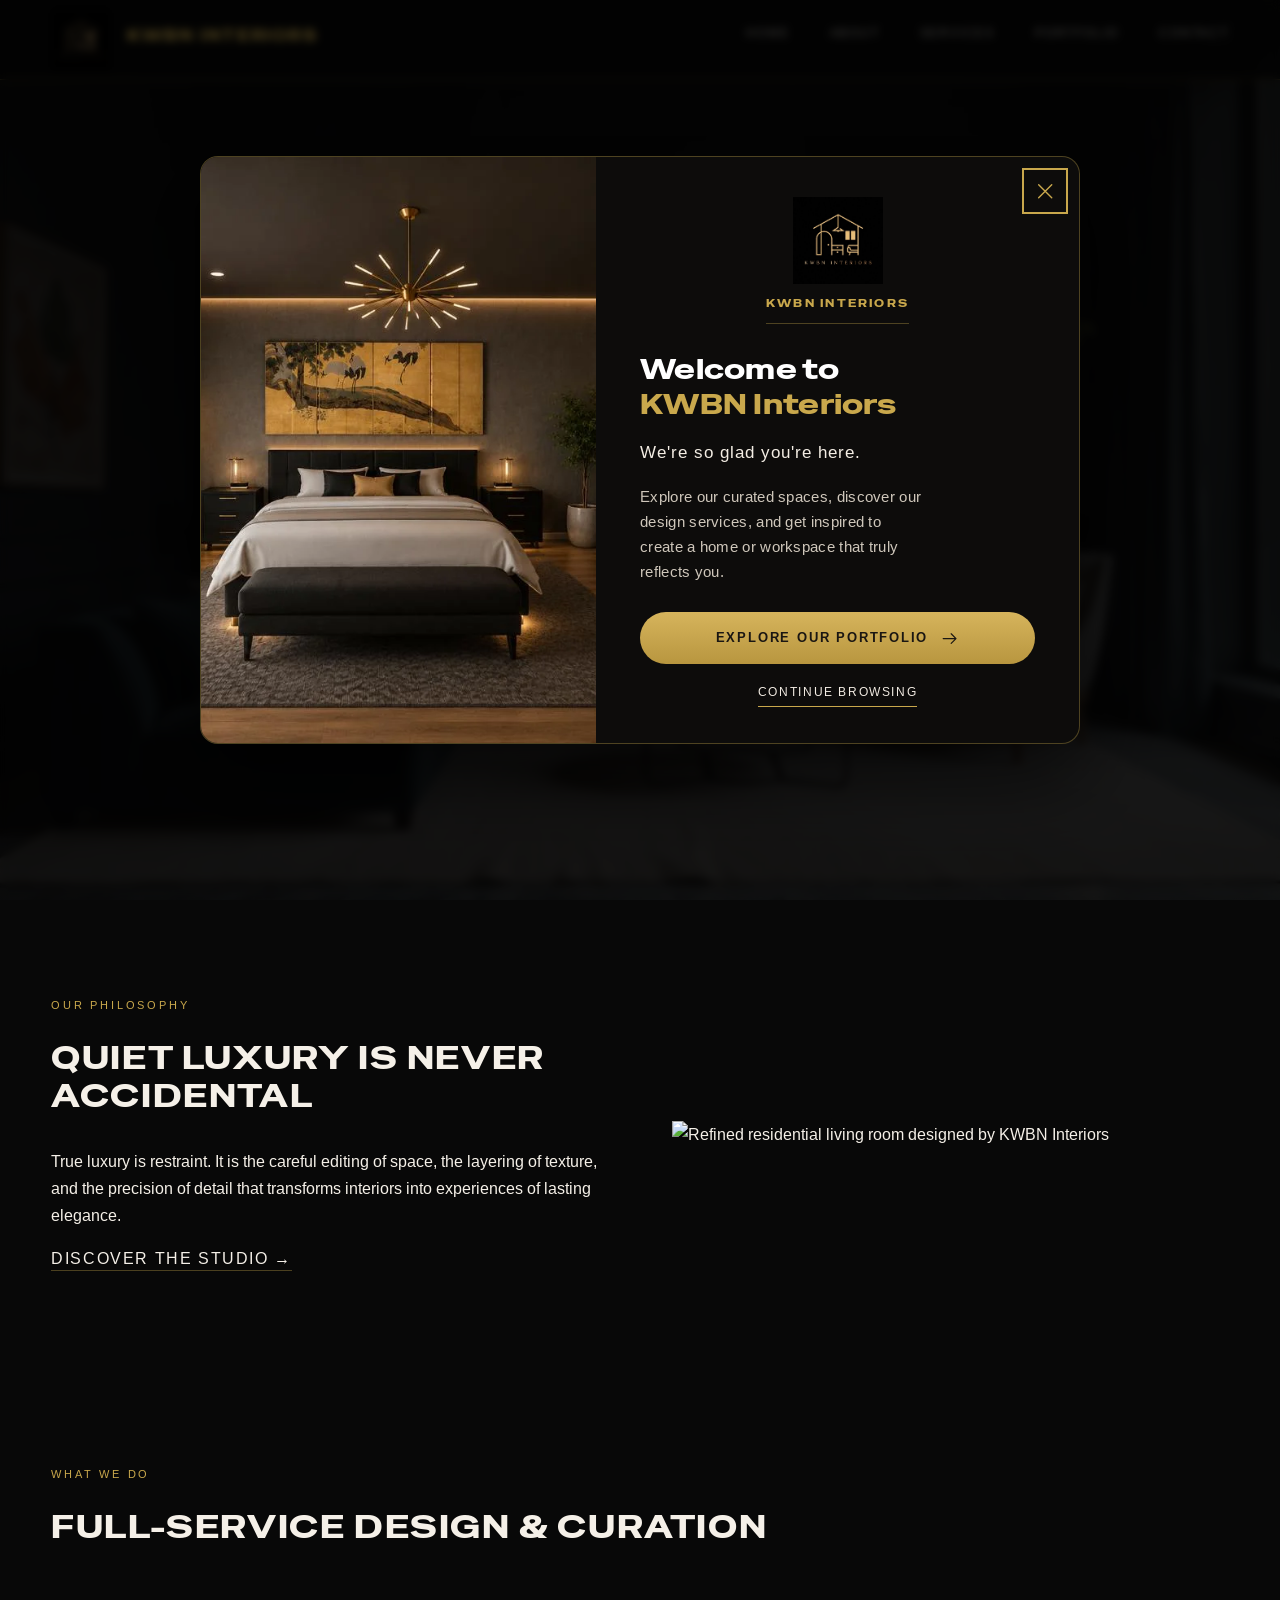
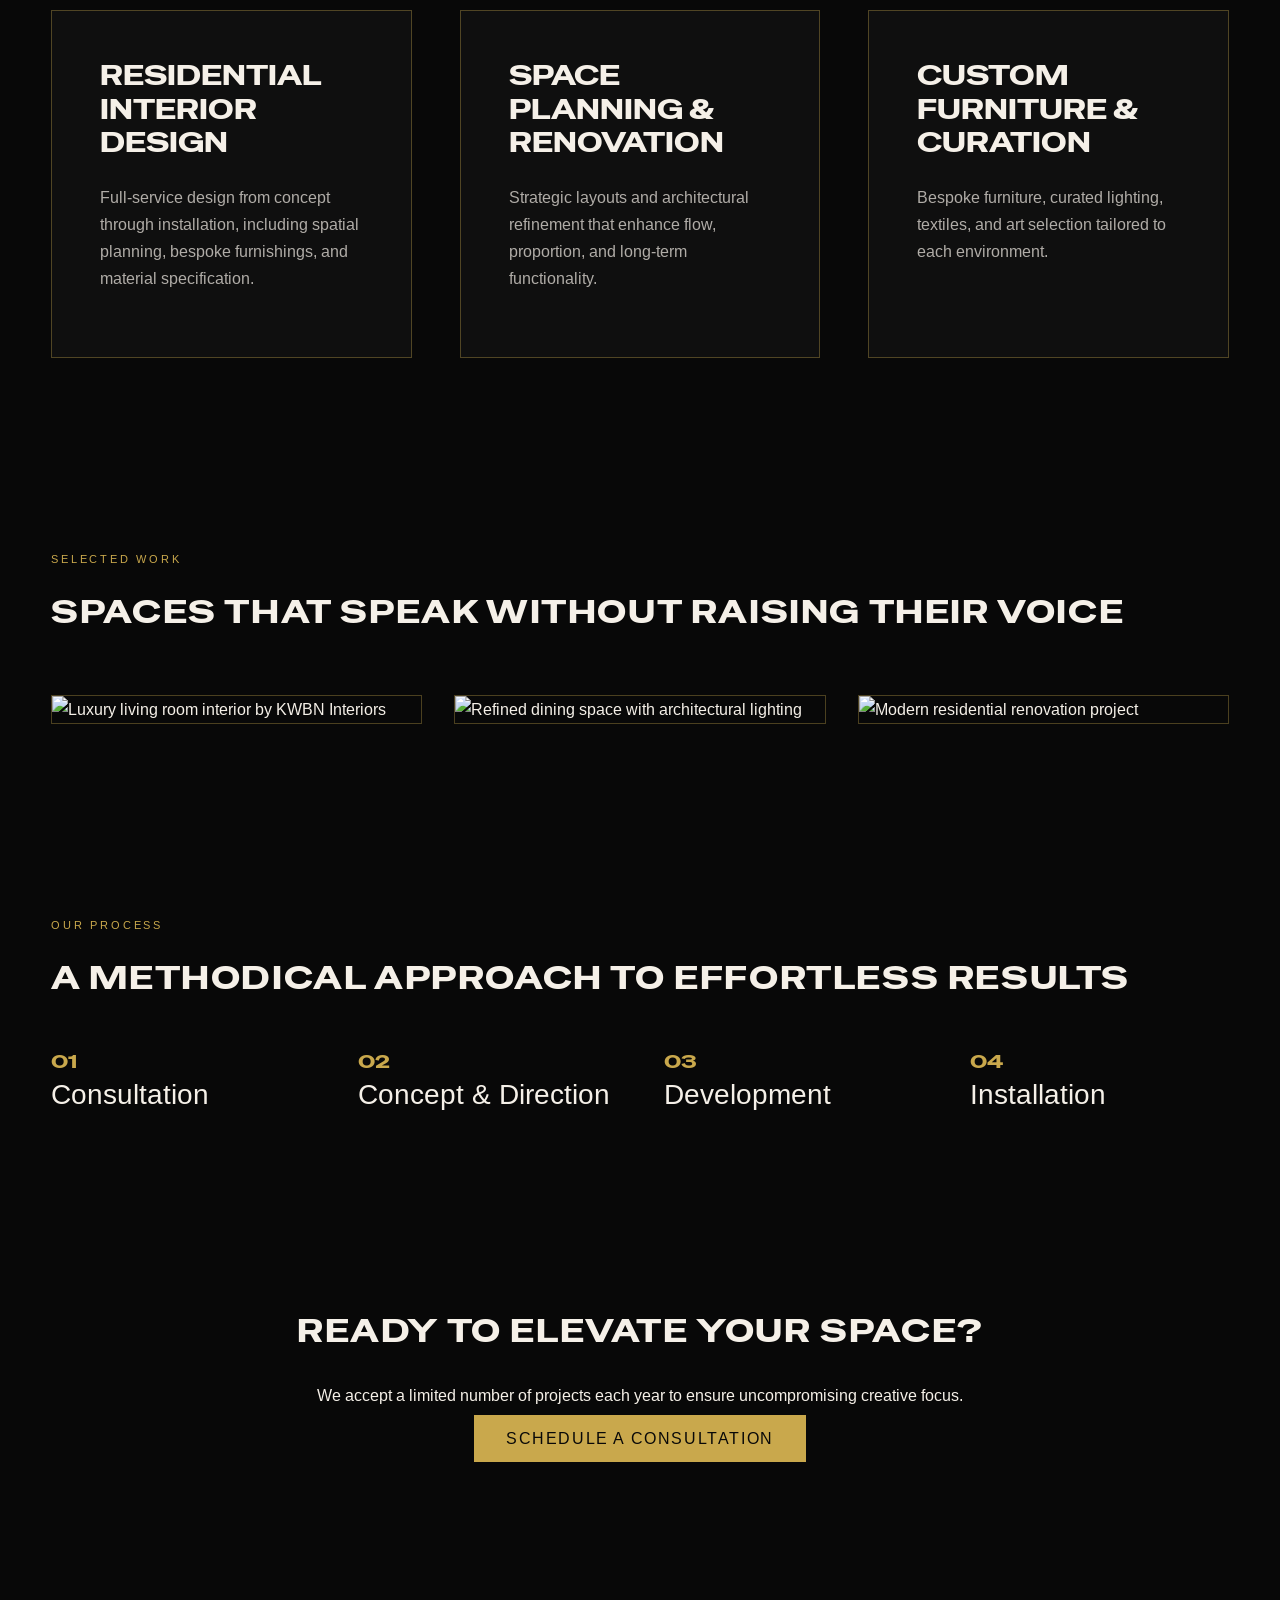
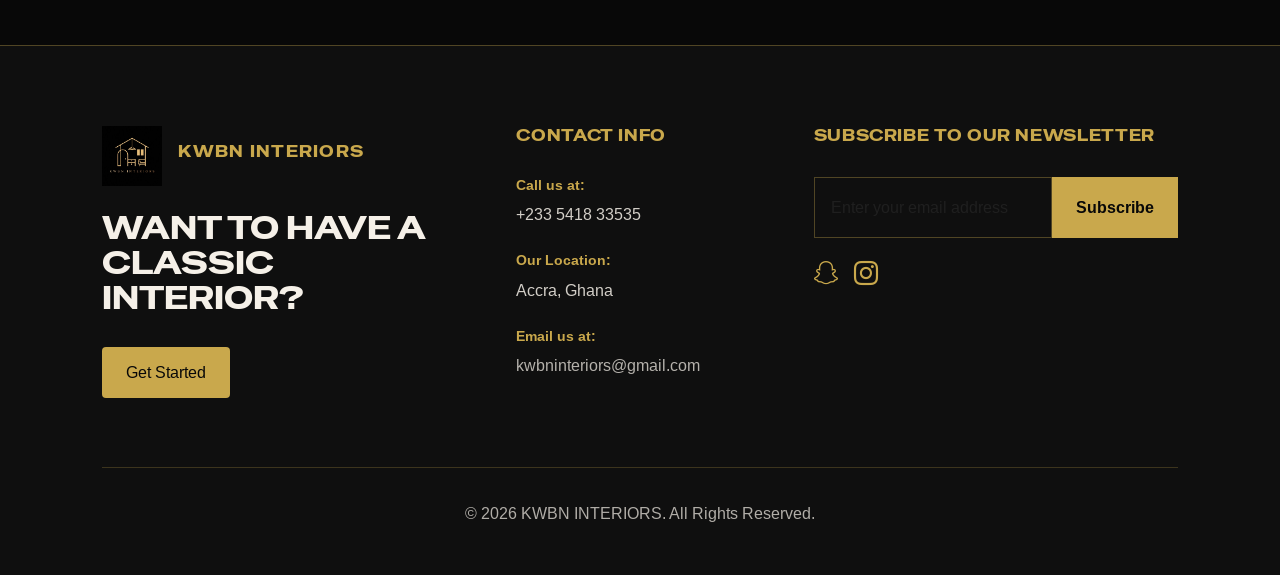
==== commit fced7886: "popup updated" ====
--- a/index.html
+++ b/index.html
@@ -225,7 +225,7 @@
 
     <!-- Left: photo (replace the src with your image) -->
     <div class="welcome-media">
-      <img src="./images/kwbn1.webp" alt="A warm, modern living room by KWBN Interiors">
+      <img src="./images/New pictures/kwbn1.webp" alt="A warm, modern living room by KWBN Interiors">
     </div>
 
     <!-- Right: content -->
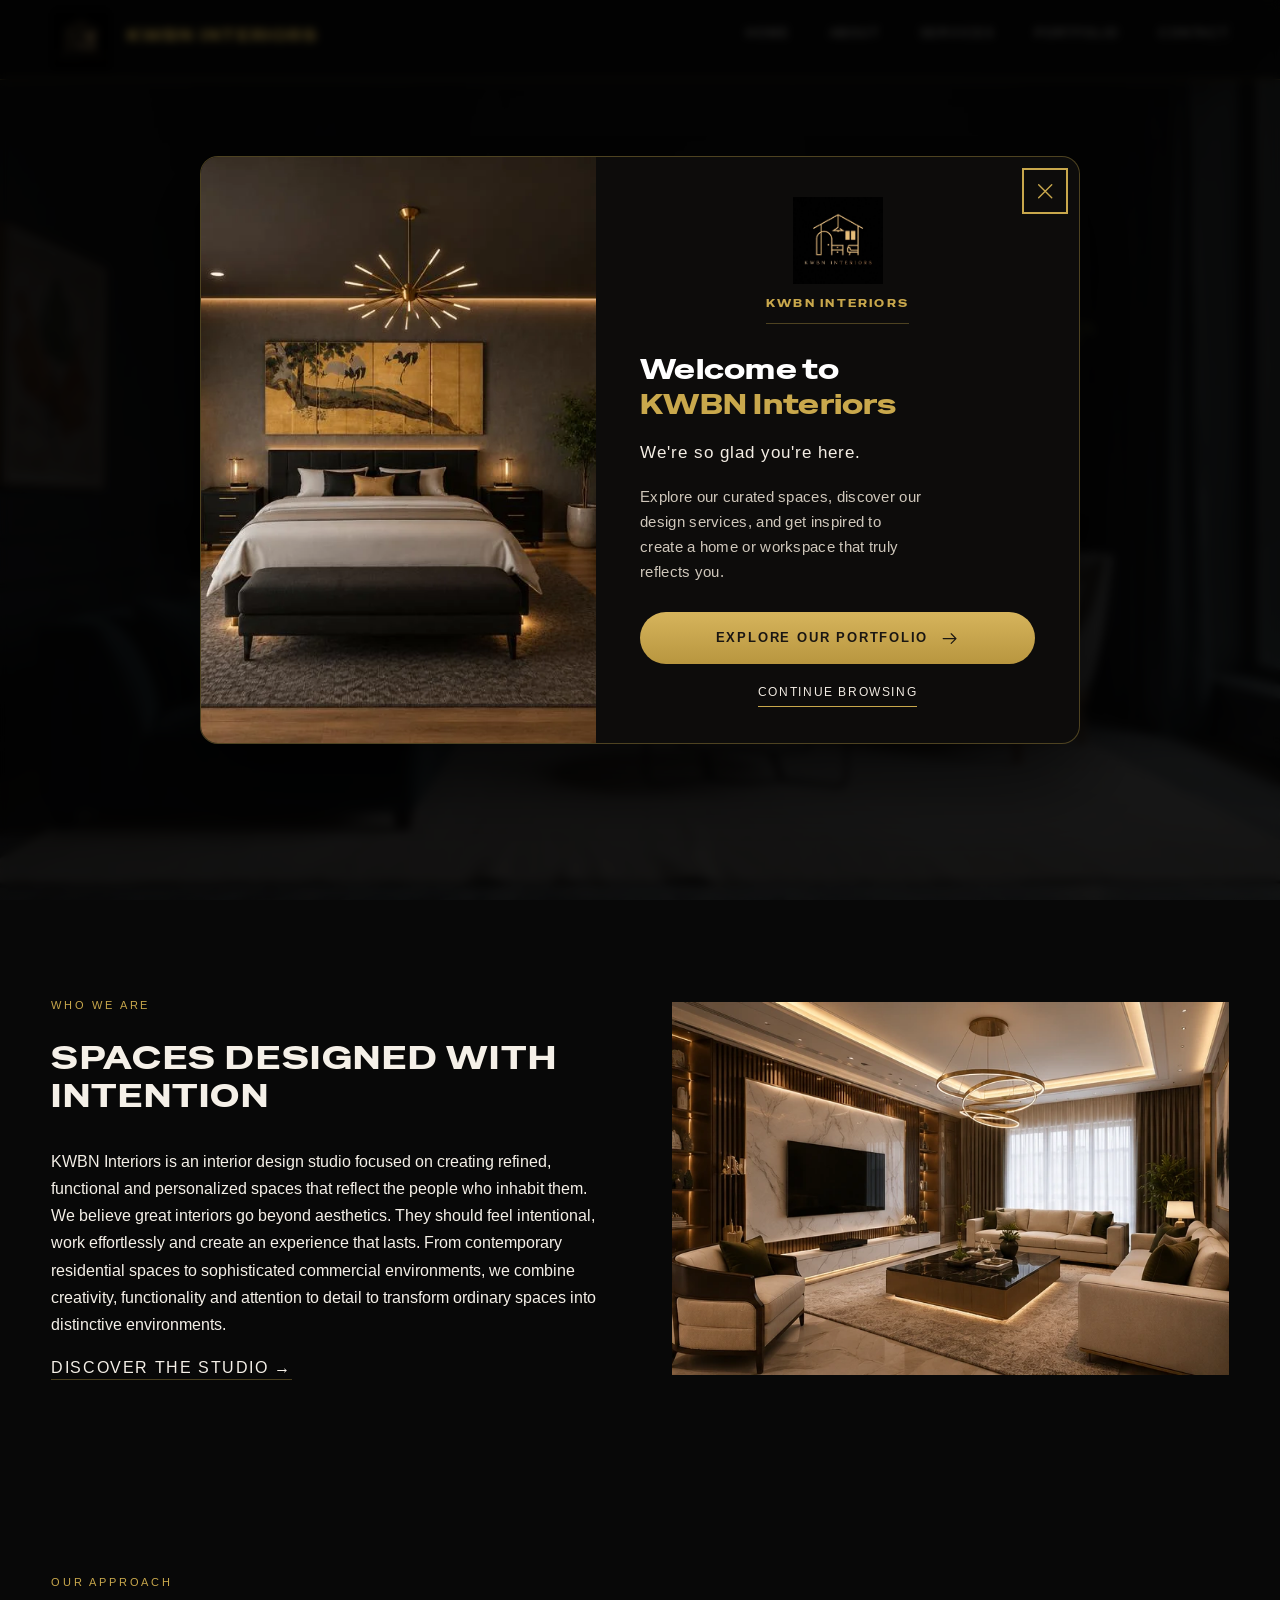
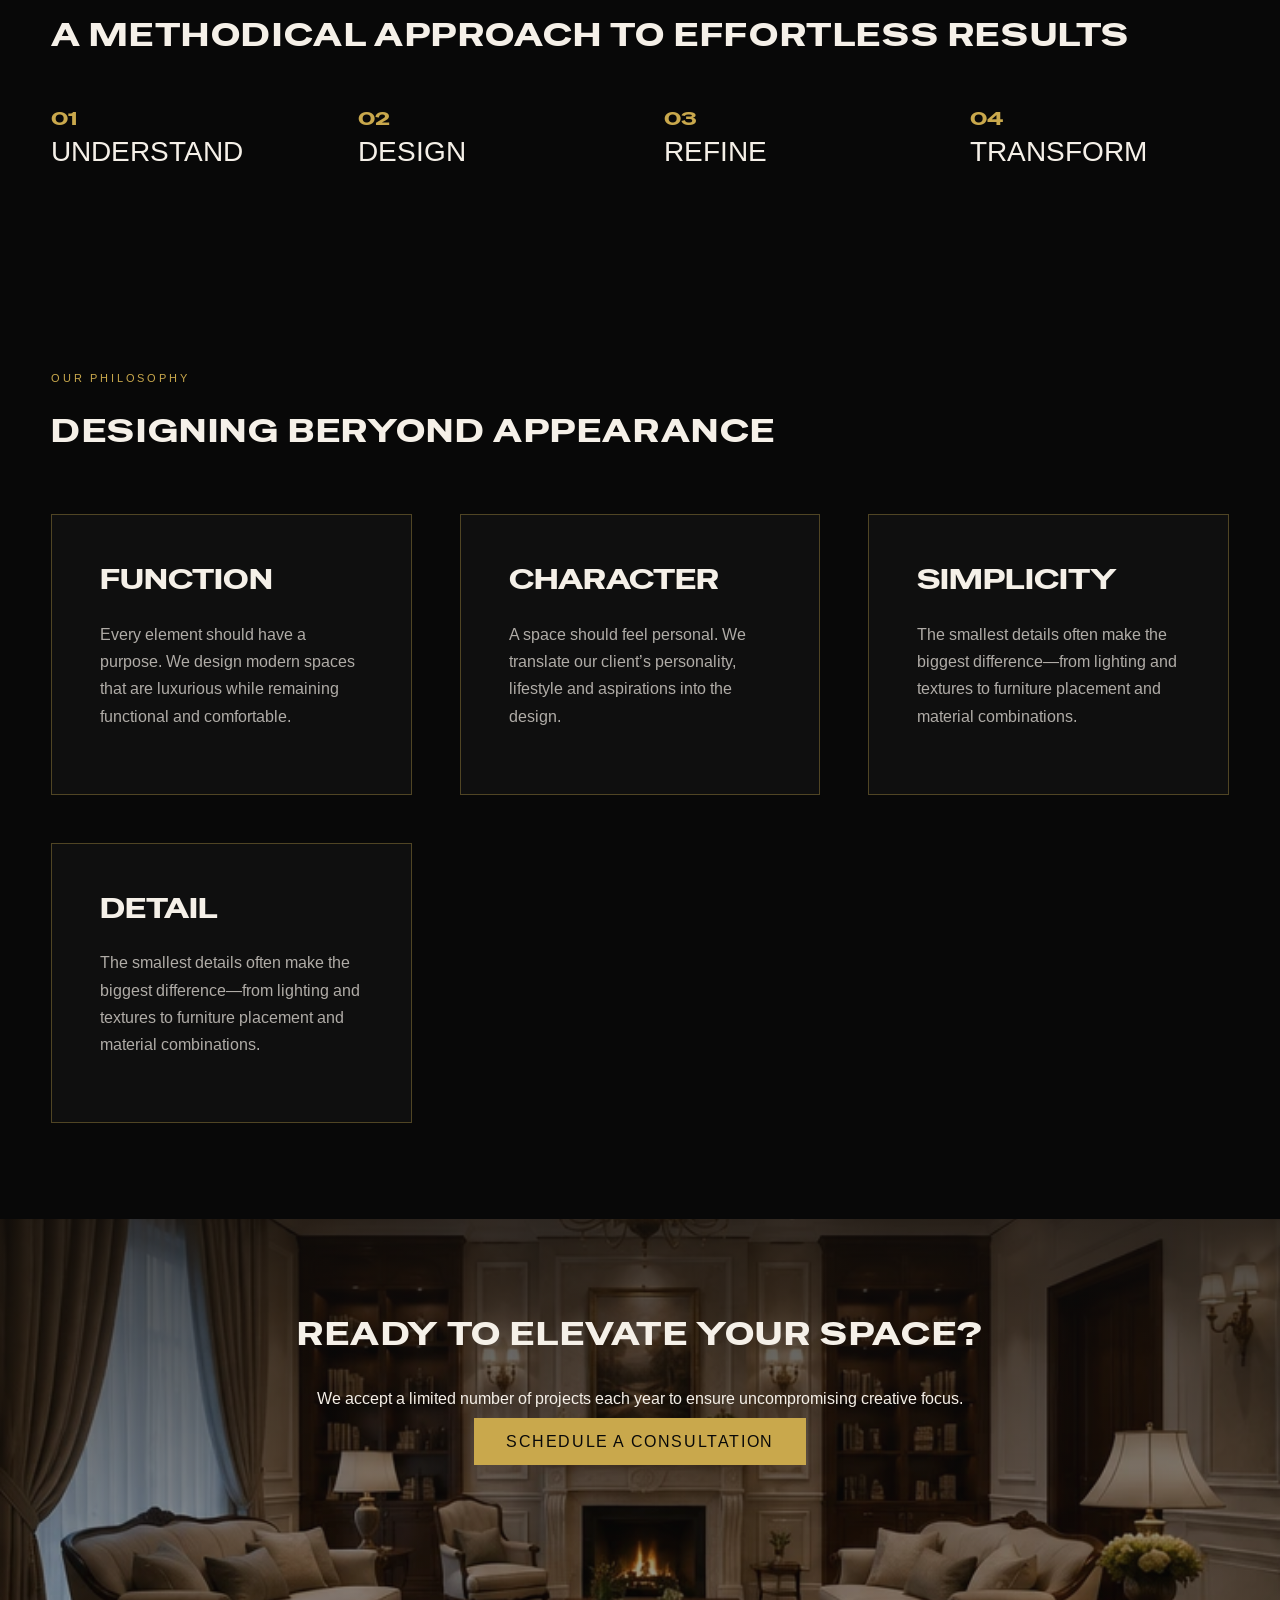
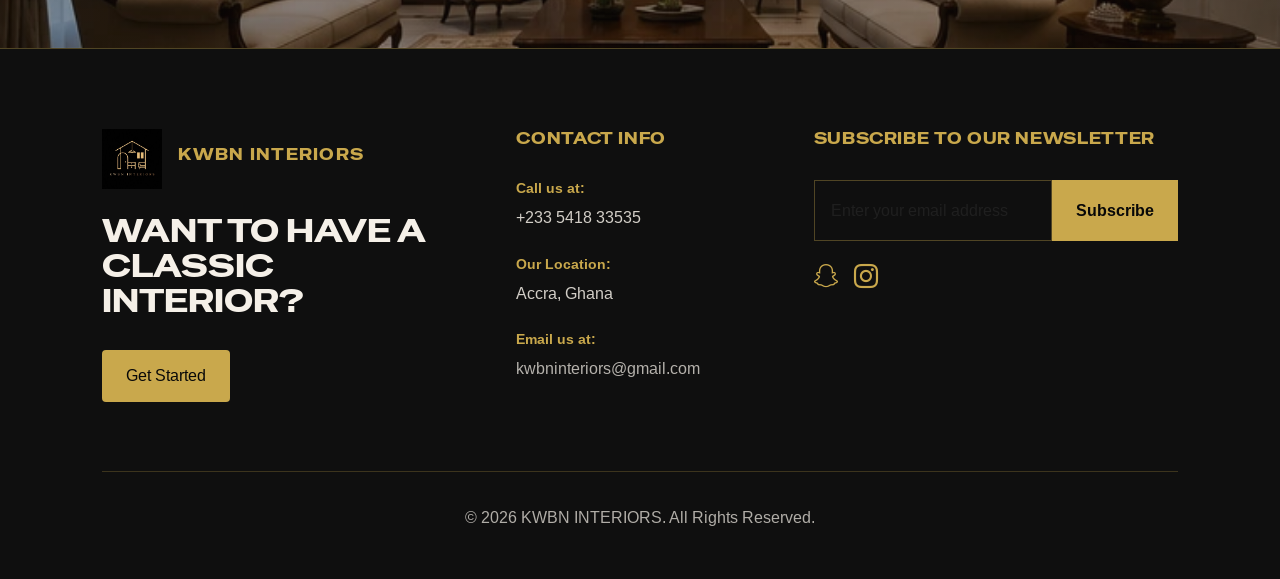
==== commit 77523ba3: "Homepage update completed" ====
--- a/index.html
+++ b/index.html
@@ -77,7 +77,7 @@
   <section class="hero">
     <div class="hero-content">
       <p class="eyebrow">Luxury Interior Design Studio</p>
-      <h2>DESIGNED WITH INTENTION.<br>DEFINED BY DETAIL.</h2>
+      <h2>DESIGNING SPACES.<br>DEFINING LIFESTYLE.</h2>
       <div class="gold-divider"></div>
       <p class="hero-text">
         KWBN Interiors creates refined residential environments where architecture,
@@ -94,43 +94,44 @@
   <section class="about-section reveal">
     <div class="section-inner two-col">
       <div>
-        <p class="eyebrow">Our Philosophy</p>
-        <h2>QUIET LUXURY IS NEVER ACCIDENTAL</h2>
+        <p class="eyebrow">WHO WE ARE</p>
+        <h2>SPACES DESIGNED WITH INTENTION</h2>
         <p>
-          True luxury is restraint. It is the careful editing of space, the layering
-          of texture, and the precision of detail that transforms interiors into
-          experiences of lasting elegance.
+          KWBN Interiors is an interior design studio focused on creating refined, functional and 
+          personalized spaces that reflect the people who inhabit them.
+          We believe great interiors go beyond aesthetics. They should feel intentional, 
+          work effortlessly and create an experience that lasts.
+          From contemporary residential spaces to sophisticated commercial environments, 
+          we combine creativity, functionality and attention to detail to transform ordinary
+          spaces into distinctive environments.
+
         </p>
         <a href="./about-us.html" class="btn-secondary">Discover the Studio →</a>
       </div>
       <div>
-        <img src="./images/portfolio/bed3.webp"
-             alt="Refined residential living room designed by KWBN Interiors">
-      </div>
-    </div>
-  </section>
-
-  <!-- SERVICES (Dynamic) -->
-  <section id="services-root" class="reveal"></section>
-
-  <!-- PORTFOLIO (Dynamic) -->
-  <section id="portfolio-root" class="reveal"></section>
+        <img src="./images/interior2.webp">
+      </div>
+    </div>
+  </section>
 
   <!-- PROCESS -->
   <section class="process-section reveal">
     <div class="section-inner">
-      <p class="eyebrow">Our Process</p>
+      <p class="eyebrow">OUR APPROACH</p>
       <h2>A METHODICAL APPROACH TO EFFORTLESS RESULTS</h2>
 
       <div class="process-grid reveal">
-        <div><span>01</span><h3>Consultation</h3></div>
-        <div><span>02</span><h3>Concept & Direction</h3></div>
-        <div><span>03</span><h3>Development</h3></div>
-        <div><span>04</span><h3>Installation</h3></div>
-      </div>
-    </div>
-  </section>
-
+        <div><span>01</span><h3>UNDERSTAND</h3></div>
+        <div><span>02</span><h3>DESIGN</h3></div>
+        <div><span>03</span><h3>REFINE</h3></div>
+        <div><span>04</span><h3>TRANSFORM</h3></div>
+      </div>
+    </div>
+  </section>
+
+  <!-- SERVICES (Dynamic) -->
+  <section id="services-root" class="reveal"></section>
+  
   <!-- CTA -->
   <section class="cta-section reveal">
     <div class="section-inner center">
--- a/style/style.css
+++ b/style/style.css
@@ -393,7 +393,11 @@
    CTA
 ========================= */
 .cta-section {
-  background: var(--black);
+  background-image:
+  linear-gradient(to bottom, rgba(13, 12, 11, 0.75), rgba(13, 12, 11, 0.35)),
+  url(../images/interior1.webp);
+  background-size: cover;
+  background-position: center;
   text-align: center;
   padding-bottom: 6rem;
 }
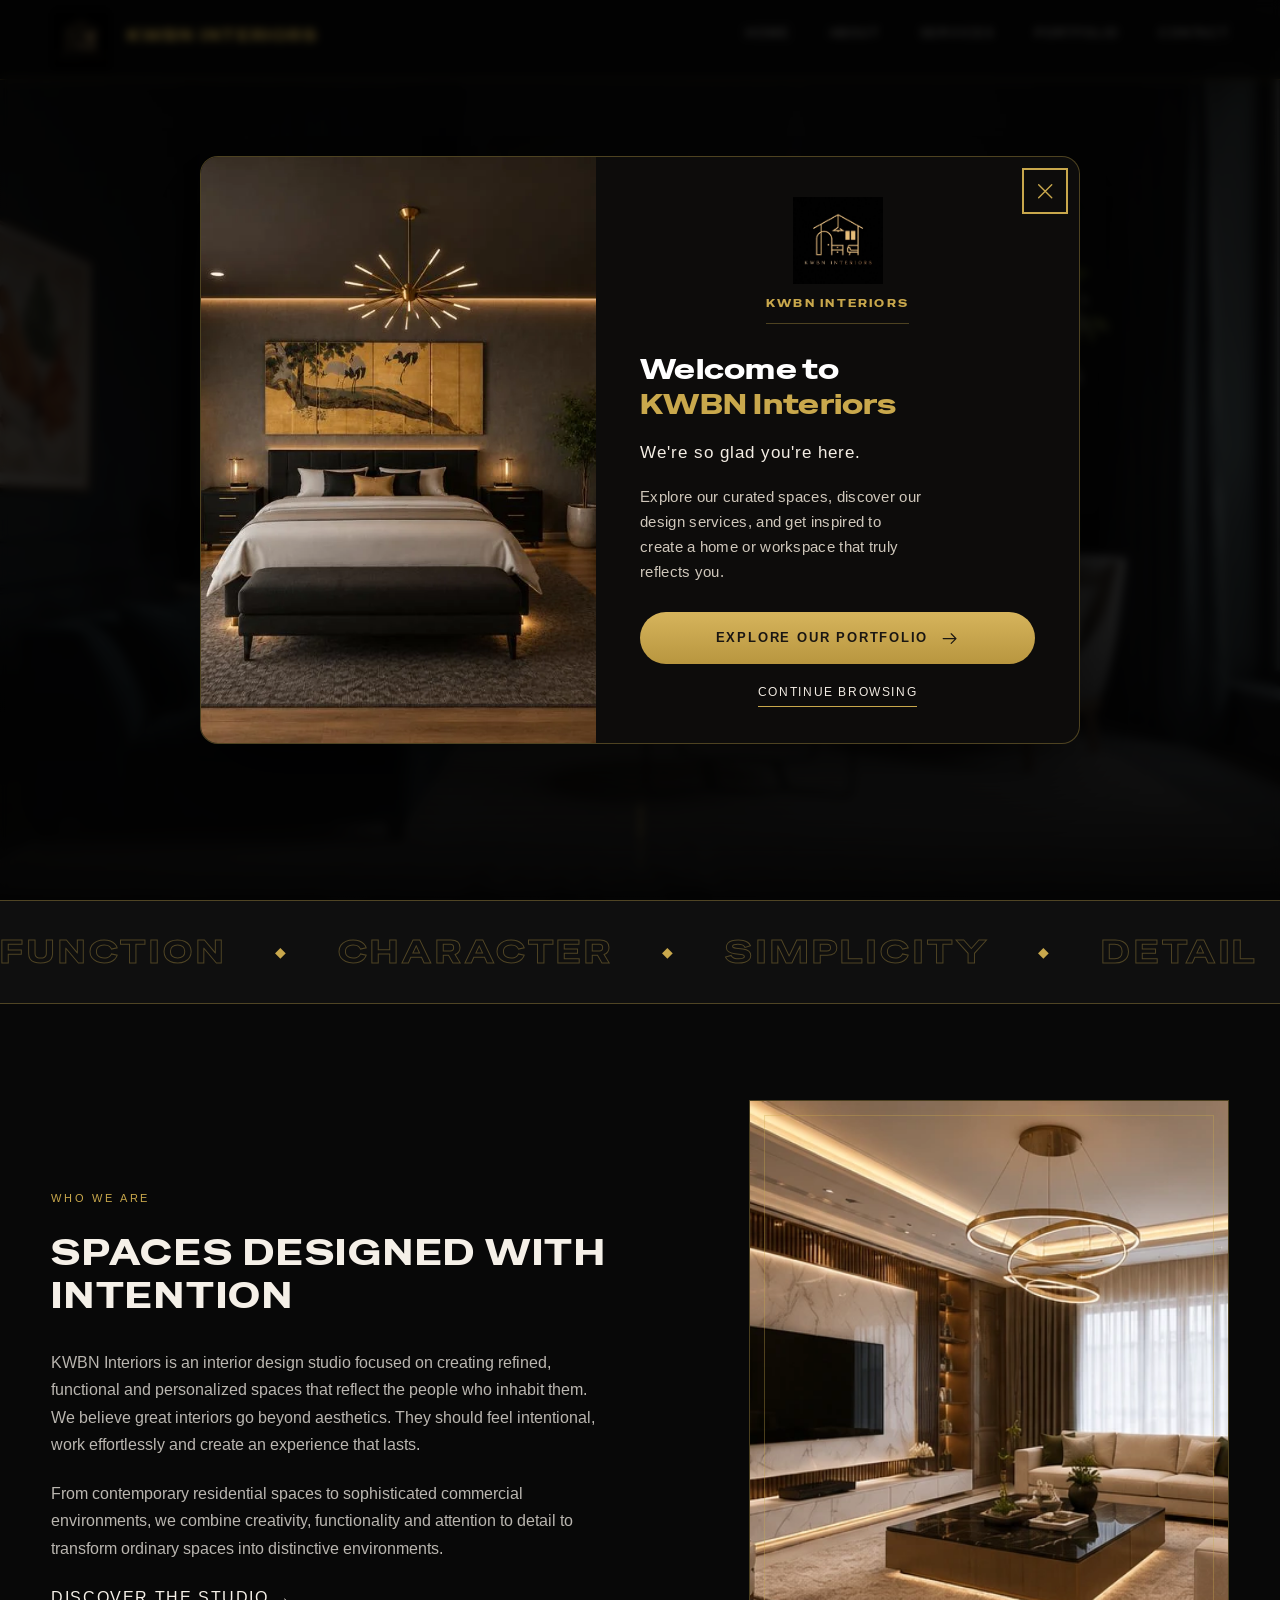
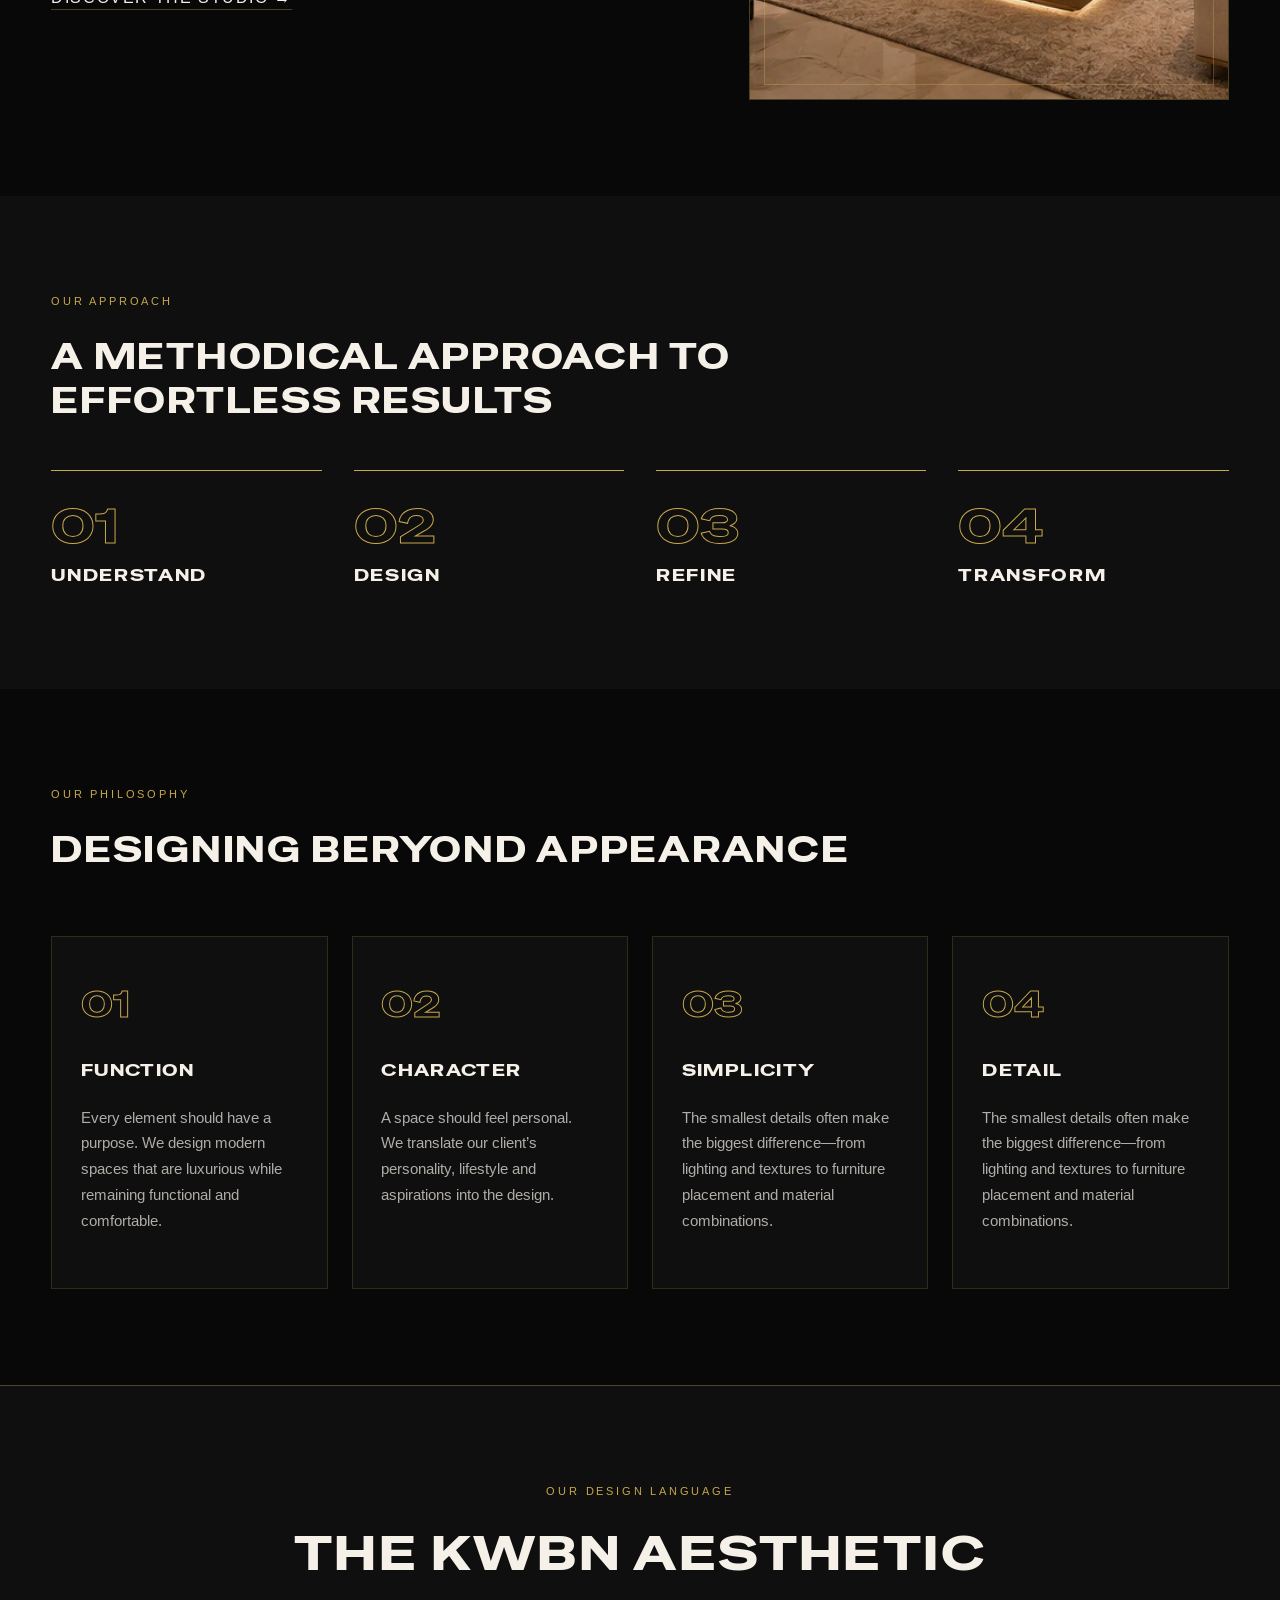
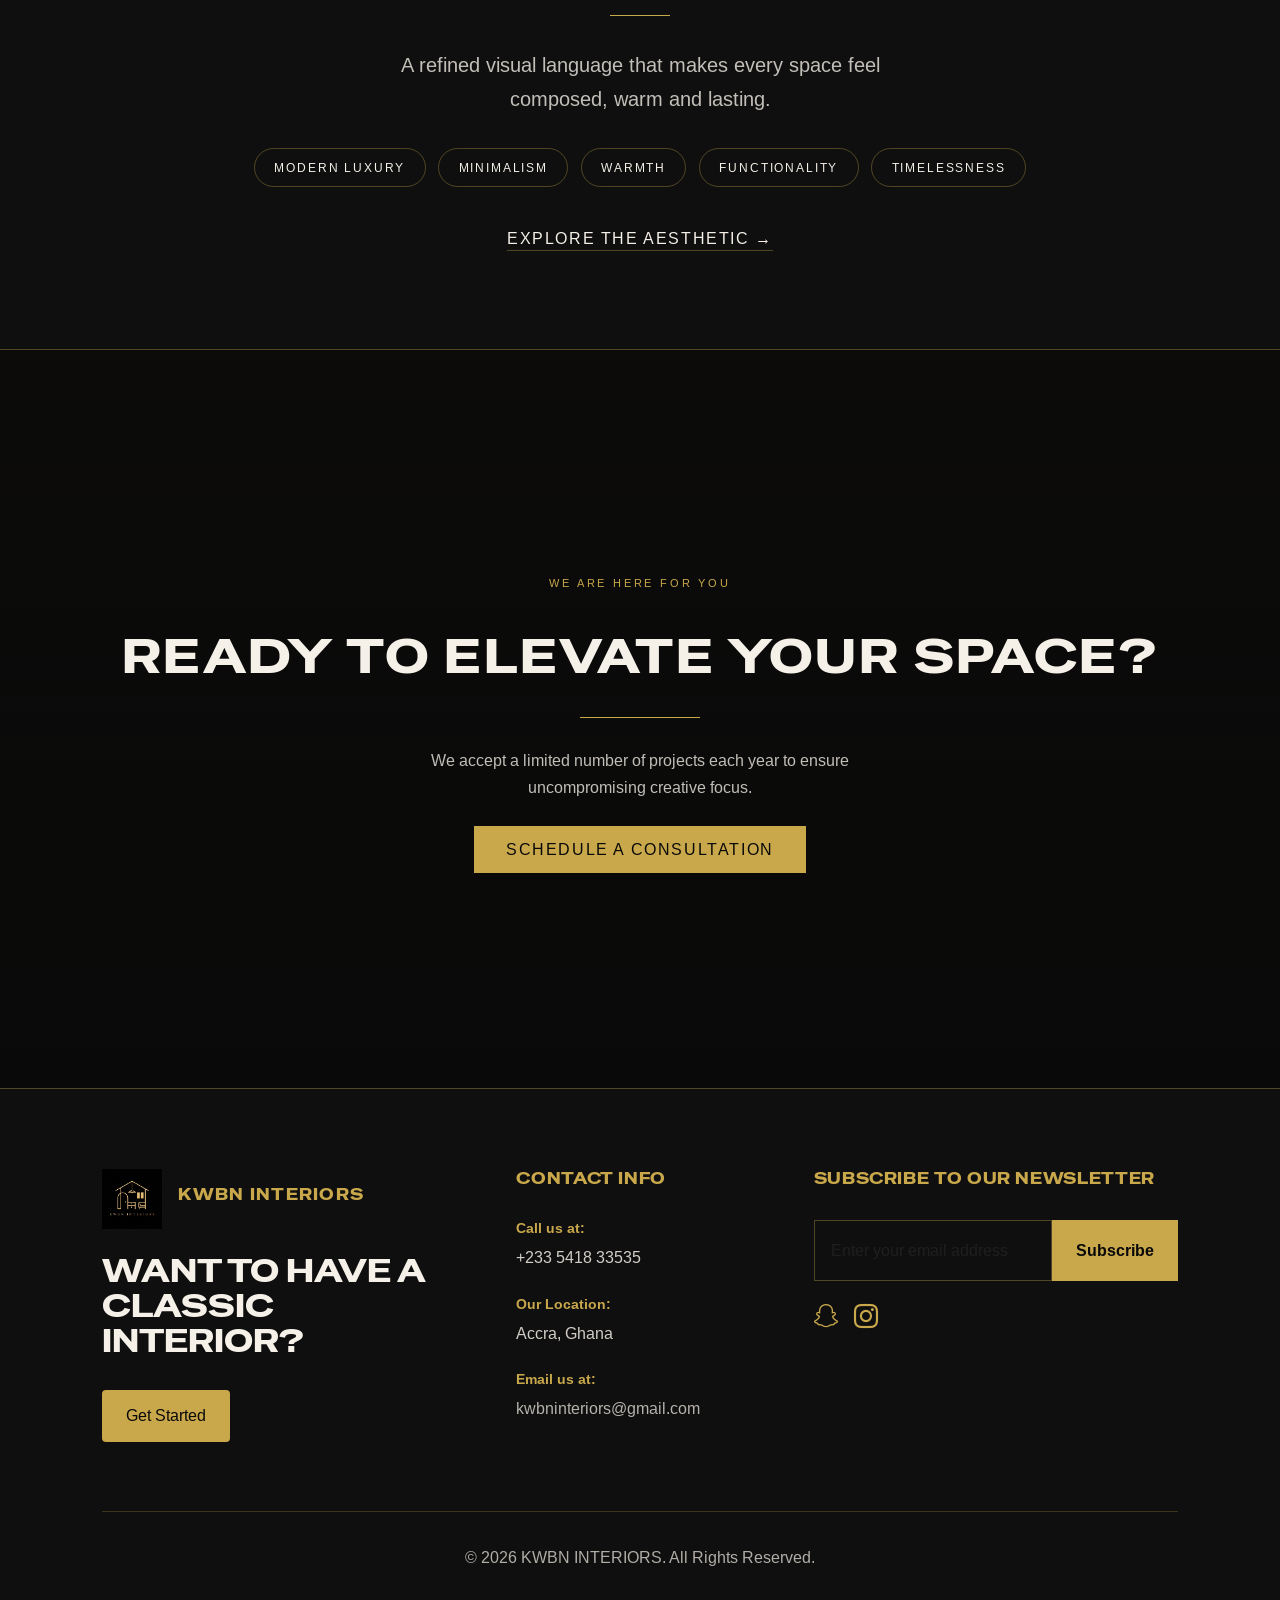
==== commit ff0e13ef: "update successful" ====
--- a/index.html
+++ b/index.html
@@ -7,26 +7,23 @@
   <meta name="author" content="KWBN Interiors">
   <meta property="og:title" content="KWBN INTERIORS">
   <meta property="og:description" content="KWBN Interiors is a luxury interior design studio crafting refined residential environments defined by detail, proportion, and timeless materiality.">
-  <meta property="og:image" content="https://godfred48.github.io/KAM-STUDIOS/images/logo.webp">       
-  <meta property="og:url" content="https://godfred48.github.io/KAM-STUDIOS/images/logo.webp">  
-  <link rel="icon" href="./images/logo.webp" type="image/webp" >
+  <meta property="og:image" content="https://godfred48.github.io/KAM-STUDIOS/images/logo.webp">
+  <meta property="og:url" content="https://godfred48.github.io/KAM-STUDIOS/">
+  <link rel="icon" href="./images/logo.webp" type="image/webp">
 
   <title>KWBN INTERIORS | Luxury Interior Design Studio</title>
 
-  <!-- Bootstrap (Structural Only) -->
   <link href="https://cdn.jsdelivr.net/npm/bootstrap@5.3.8/dist/css/bootstrap.min.css" rel="stylesheet">
-
-  <!-- Bootstrap Icons -->
   <link rel="stylesheet" href="https://cdn.jsdelivr.net/npm/bootstrap-icons@1.11.3/font/bootstrap-icons.css">
-
-  <!-- Google Fonts (Required Tokens) -->
   <link rel="preconnect" href="https://fonts.googleapis.com">
   <link rel="preconnect" href="https://fonts.gstatic.com" crossorigin>
   <link href="https://fonts.googleapis.com/css2?family=Special+Gothic+Expanded+One&family=Arimo:wght@400;500;600&display=swap" rel="stylesheet">
 
-  <!-- Styles -->
+  <!-- Order matters: shared animation file first, then home overrides -->
   <link rel="stylesheet" href="./style/style.css">
   <link rel="stylesheet" href="./style/footer.css">
+  <link rel="stylesheet" href="./style/about.css">
+  <link rel="stylesheet" href="./style/home.css">
   <link rel="stylesheet" href="./style/popup.css">
 </head>
 
@@ -35,35 +32,29 @@
 <!-- ================= HEADER ================= -->
 <header class="site-header">
   <div class="header-inner">
-
     <div class="logo">
       <img src="./images/logo.webp" alt="KWBN INTERIORS Logo" width="60" height="60">
       <h1>KWBN INTERIORS</h1>
     </div>
-
     <nav class="largeNav" id="desktopNav">
       <ul>
         <li><a href="./index.html">Home</a></li>
-        <li><a href="./about-us.html">About</a></li>
+        <li><a href="./about.html">About</a></li>
         <li><a href="./services.html">Services</a></li>
         <li><a href="./portfolio.html">Portfolio</a></li>
         <li><a href="./contact.html">Contact</a></li>
       </ul>
     </nav>
-
     <button class="hamburger" id="hamburger" aria-label="Toggle menu" aria-expanded="false">
-      <span></span>
-      <span></span>
-      <span></span>
+      <span></span><span></span><span></span>
     </button>
-
   </div>
 </header>
 
 <nav class="mobileNav" id="mobileNav">
   <ul>
     <li><a href="./index.html">Home</a></li>
-    <li><a href="./about-us.html">About</a></li>
+    <li><a href="./about.html">About</a></li>
     <li><a href="./services.html">Services</a></li>
     <li><a href="./portfolio.html">Portfolio</a></li>
     <li><a href="./contact.html">Contact</a></li>
@@ -74,42 +65,57 @@
 <main>
 
   <!-- HERO -->
-  <section class="hero">
-    <div class="hero-content">
-      <p class="eyebrow">Luxury Interior Design Studio</p>
-      <h2>DESIGNING SPACES.<br>DEFINING LIFESTYLE.</h2>
-      <div class="gold-divider"></div>
-      <p class="hero-text">
+  <section class="aes-hero home-hero">
+    <div class="aes-hero-bg"></div>
+    <div class="aes-hero-content">
+      <p class="eyebrow aes-fade" style="--d:.2s">Luxury Interior Design Studio</p>
+      <h2 class="aes-title">
+        <span class="ln"><span style="--d:.4s">Designing Spaces.</span></span>
+        <span class="ln gold"><span style="--d:.65s">Defining Lifestyle.</span></span>
+      </h2>
+      <div class="gold-divider aes-line"></div>
+      <p class="hero-text aes-fade" style="--d:1.5s">
         KWBN Interiors creates refined residential environments where architecture,
         material, and atmosphere exist in complete harmony.
       </p>
-      <div class="hero-buttons">
+      <div class="hero-buttons aes-fade" style="--d:1.8s">
         <a href="./contact.html" class="btn-primary">Begin Your Project</a>
         <a href="./portfolio.html" class="btn-secondary">View Portfolio →</a>
       </div>
     </div>
-  </section>
+    <a href="#about" class="aes-scroll" aria-label="Scroll down"><span></span></a>
+  </section>
+
+  <!-- MARQUEE -->
+  <div class="aes-marquee" aria-hidden="true">
+    <div class="aes-track">
+      <span>Function</span><span>Character</span><span>Simplicity</span><span>Detail</span>
+      <span>Function</span><span>Character</span><span>Simplicity</span><span>Detail</span>
+      <span>Function</span><span>Character</span><span>Simplicity</span><span>Detail</span>
+    </div>
+  </div>
 
   <!-- ABOUT -->
-  <section class="about-section reveal">
+  <section class="about-section reveal" id="about">
     <div class="section-inner two-col">
       <div>
         <p class="eyebrow">WHO WE ARE</p>
         <h2>SPACES DESIGNED WITH INTENTION</h2>
         <p>
-          KWBN Interiors is an interior design studio focused on creating refined, functional and 
+          KWBN Interiors is an interior design studio focused on creating refined, functional and
           personalized spaces that reflect the people who inhabit them.
-          We believe great interiors go beyond aesthetics. They should feel intentional, 
+          We believe great interiors go beyond aesthetics. They should feel intentional,
           work effortlessly and create an experience that lasts.
-          From contemporary residential spaces to sophisticated commercial environments, 
+        </p>
+        <p>
+          From contemporary residential spaces to sophisticated commercial environments,
           we combine creativity, functionality and attention to detail to transform ordinary
           spaces into distinctive environments.
-
         </p>
         <a href="./about-us.html" class="btn-secondary">Discover the Studio →</a>
       </div>
-      <div>
-        <img src="./images/interior2.webp">
+      <div class="aes-frame">
+        <img src="./images/interior2.webp" alt="Refined interior designed by KWBN Interiors">
       </div>
     </div>
   </section>
@@ -119,7 +125,6 @@
     <div class="section-inner">
       <p class="eyebrow">OUR APPROACH</p>
       <h2>A METHODICAL APPROACH TO EFFORTLESS RESULTS</h2>
-
       <div class="process-grid reveal">
         <div><span>01</span><h3>UNDERSTAND</h3></div>
         <div><span>02</span><h3>DESIGN</h3></div>
@@ -129,13 +134,29 @@
     </div>
   </section>
 
-  <!-- SERVICES (Dynamic) -->
+  <!-- SERVICES (Dynamic – rendered by script.js) -->
   <section id="services-root" class="reveal"></section>
-  
+
+  <!-- AESTHETIC TEASER -->
+  <section class="home-aesthetic reveal">
+    <div class="section-inner">
+      <p class="eyebrow">Our Design Language</p>
+      <h2>THE KWBN AESTHETIC</h2>
+      <div class="gold-divider"></div>
+      <p class="lead">A refined visual language that makes every space feel composed, warm and lasting.</p>
+      <ul class="pillars">
+        <li>Modern Luxury</li><li>Minimalism</li><li>Warmth</li><li>Functionality</li><li>Timelessness</li>
+      </ul>
+      <a href="./about.html" class="btn-secondary">Explore the Aesthetic →</a>
+    </div>
+  </section>
+
   <!-- CTA -->
-  <section class="cta-section reveal">
+  <section class="cta-section aes-cta reveal">
     <div class="section-inner center">
+      <p class="eyebrow">WE ARE HERE FOR YOU</p>
       <h2>READY TO ELEVATE YOUR SPACE?</h2>
+      <div class="gold-divider aes-line-static"></div>
       <p>
         We accept a limited number of projects each year to ensure uncompromising
         creative focus.
@@ -146,7 +167,7 @@
 
 </main>
 
-<!-- ================= FOOTER================= -->
+<!-- ================= FOOTER ================= -->
 <footer>
   <div class="footer-content">
 
@@ -156,59 +177,32 @@
         <h1>KWBN INTERIORS</h1>
       </div>
       <h2>WANT TO HAVE A CLASSIC INTERIOR?</h2>
-      <button class="footer-btn1">
-        <a href="./contact.html">Get Started</a>
-      </button>
+      <button class="footer-btn1"><a href="./contact.html">Get Started</a></button>
     </div>
 
     <div class="footer-column">
       <h3>Contact Info</h3>
-
-      <div class="contact-item">
-        <h4>Call us at:</h4>
-        <p>+233 5418 33535</p>
-      </div>
-
-      <div class="contact-item">
-        <h4>Our Location:</h4>
-        <p>Accra, Ghana</p>
-      </div>
-
+      <div class="contact-item"><h4>Call us at:</h4><p>+233 5418 33535</p></div>
+      <div class="contact-item"><h4>Our Location:</h4><p>Accra, Ghana</p></div>
       <div class="contact-item">
         <h4>Email us at:</h4>
-        <p>
-          <a href="mailto:kwbninteriors@gmail.com">
-            kwbninteriors@gmail.com
-          </a>
-        </p>
+        <p><a href="mailto:kwbninteriors@gmail.com">kwbninteriors@gmail.com</a></p>
       </div>
     </div>
 
     <div class="footer-column">
       <h3>Subscribe to Our Newsletter</h3>
-
       <form class="newsletter-form">
         <input type="email" placeholder="Enter your email address" required>
         <button class="submit-btn" type="submit">Subscribe</button>
       </form>
-
       <div class="social-icons">
-        <a href="https://snapchat.com/t/bxiz3MfT"
-           target="_blank" rel="noopener noreferrer"
-           aria-label="Snapchat">
-          <i class="bi bi-snapchat"></i>
-        </a>
-
-        <a href="https://www.instagram.com/"
-           target="_blank" rel="noopener noreferrer"
-           aria-label="Instagram">
-          <i class="bi bi-instagram"></i>
-        </a>
-      </div>
-    </div>
-
-  </div>
-
+        <a href="https://snapchat.com/t/bxiz3MfT" target="_blank" rel="noopener noreferrer" aria-label="Snapchat"><i class="bi bi-snapchat"></i></a>
+        <a href="https://www.instagram.com/" target="_blank" rel="noopener noreferrer" aria-label="Instagram"><i class="bi bi-instagram"></i></a>
+      </div>
+    </div>
+
+  </div>
   <div class="footer-bottom">
     <p>© 2026 KWBN INTERIORS. All Rights Reserved.</p>
   </div>
@@ -224,29 +218,21 @@
       </svg>
     </button>
 
-    <!-- Left: photo (replace the src with your image) -->
     <div class="welcome-media">
       <img src="./images/New pictures/kwbn1.webp" alt="A warm, modern living room by KWBN Interiors">
     </div>
 
-    <!-- Right: content -->
     <div class="welcome-content">
       <div class="welcome-logo">
         <img src="./images/logo.webp" alt="">
         <span class="welcome-logo-name">KWBN Interiors</span>
       </div>
-
-      <h2 class="welcome-title" id="welcome-title">
-        Welcome to <span>KWBN Interiors</span>
-      </h2>
-
+      <h2 class="welcome-title" id="welcome-title">Welcome to <span>KWBN Interiors</span></h2>
       <p class="welcome-lead">We're so glad you're here.</p>
-
       <p class="welcome-text">
         Explore our curated spaces, discover our design services, and get
         inspired to create a home or workspace that truly reflects you.
       </p>
-
       <div class="welcome-actions">
         <a class="welcome-cta" href="./portfolio.html">
           Explore our portfolio
@@ -262,13 +248,10 @@
 </div>
 
 <!-- Scripts -->
-
-
-<!-- Scripts -->
 <script src="./script/script.js" defer></script>
 <script src="./script/welcomepopup.js" defer></script>
 <script src="./script/hamburger.js" defer></script>
 <script src="https://cdn.jsdelivr.net/npm/bootstrap@5.3.8/dist/js/bootstrap.bundle.min.js"></script>
 
 </body>
-</html>+</html>
--- a/style/about.css
+++ b/style/about.css
@@ -0,0 +1,394 @@
+/* =========================================================
+   THE KWBN AESTHETIC – page styles
+   Uses the design tokens already defined in style.css
+   (--black, --offblack, --gold, --gold-dim, --gold-line,
+    --ivory, --charcoal, --serif, --sans)
+========================================================= */
+
+/* ---------- Scroll reveal (toggled by your script.js) ---------- */
+.reveal {
+  opacity: 0;
+  transform: translateY(40px);
+  transition: opacity 0.9s ease, transform 0.9s cubic-bezier(0.2, 0.8, 0.2, 1);
+}
+.reveal.active {
+  opacity: 1;
+  transform: none;
+}
+
+/* ---------- Keyframes ---------- */
+@keyframes aesZoom   { from { transform: scale(1.14); } to { transform: scale(1); } }
+@keyframes aesRise   { to { transform: translateY(0); } }
+@keyframes aesFade   { to { opacity: 1; transform: none; } }
+@keyframes aesDraw   { to { transform: scaleX(1); } }
+@keyframes aesShine  { to { background-position: -200% 0; } }
+@keyframes aesDrift  { 0%, 100% { transform: translate(-8%, -6%); } 50% { transform: translate(8%, 6%); } }
+@keyframes aesScroll { 0% { transform: translateY(-100%); } 100% { transform: translateY(200%); } }
+@keyframes aesMarquee { to { transform: translateX(-50%); } }
+@keyframes aesParallax { to { transform: translateY(90px); opacity: 0; } }
+
+/* =========================
+   HERO
+========================= */
+.aes-hero {
+  position: relative;
+  min-height: 100vh;
+  display: grid;
+  place-items: center;
+  padding: 9rem 2rem 6rem;
+  text-align: center;
+  background: var(--black);
+  overflow: hidden;
+}
+
+.aes-hero-bg {
+  position: absolute;
+  inset: -4%;
+  background:
+    linear-gradient(to bottom, rgba(8, 8, 8, 0.8), rgba(8, 8, 8, 0.55) 50%, var(--black)),
+    url("../images/interior1.webp") center / cover no-repeat;
+  animation: aesZoom 22s cubic-bezier(0.2, 0.6, 0.2, 1) forwards;
+}
+
+/* slow drifting gold glow */
+.aes-hero::before {
+  content: "";
+  position: absolute;
+  width: 60vmax;
+  height: 60vmax;
+  top: 10%;
+  left: 20%;
+  background: radial-gradient(circle, rgba(201, 168, 76, 0.16), transparent 62%);
+  filter: blur(40px);
+  animation: aesDrift 16s ease-in-out infinite;
+  z-index: 1;
+  pointer-events: none;
+}
+
+.aes-hero-content {
+  position: relative;
+  z-index: 2;
+  max-width: 900px;
+}
+
+.aes-hero .eyebrow { color: var(--gold); }
+
+.aes-title {
+  margin: 1.5rem 0 0;
+  font-family: var(--serif);
+  font-weight: 400;
+  font-size: clamp(2.2rem, 7vw, 5.2rem);
+  line-height: 1.08;
+  letter-spacing: 0.03em;
+  text-transform: uppercase;
+  color: var(--ivory);
+}
+
+.aes-title .ln {
+  display: block;
+  overflow: hidden;
+  padding-bottom: 0.1em;
+}
+
+.aes-title .ln > span {
+  display: block;
+  transform: translateY(115%);
+  animation: aesRise 1.2s cubic-bezier(0.2, 0.8, 0.2, 1) var(--d, 0.4s) forwards;
+}
+
+/* shimmering gold second line */
+.aes-title .gold > span {
+  background: linear-gradient(100deg, var(--gold) 20%, #f1dca0 45%, var(--gold) 70%);
+  background-size: 200% 100%;
+  -webkit-background-clip: text;
+  background-clip: text;
+  -webkit-text-fill-color: transparent;
+  animation:
+    aesRise 1.2s cubic-bezier(0.2, 0.8, 0.2, 1) var(--d, 0.4s) forwards,
+    aesShine 6s linear 2s infinite;
+}
+
+.aes-line {
+  width: 120px;
+  margin: 2.2rem auto;
+  transform: scaleX(0);
+  animation: aesDraw 1.3s cubic-bezier(0.2, 0.8, 0.2, 1) 1s forwards;
+}
+
+.aes-intro {
+  font-family: var(--sans);
+  font-size: 1.1rem;
+  letter-spacing: 0.1em;
+  color: rgba(245, 240, 232, 0.78);
+}
+
+.aes-fade {
+  opacity: 0;
+  transform: translateY(16px);
+  animation: aesFade 1s ease var(--d, 0s) forwards;
+}
+
+/* scroll cue */
+.aes-scroll {
+  position: absolute;
+  bottom: 2rem;
+  left: 50%;
+  z-index: 2;
+  width: 1px;
+  height: 64px;
+  background: var(--gold-line);
+  overflow: hidden;
+}
+.aes-scroll span {
+  display: block;
+  width: 100%;
+  height: 50%;
+  background: var(--gold);
+  animation: aesScroll 2.2s ease-in-out infinite;
+}
+
+/* hero fades and drifts as you scroll (modern browsers only) */
+@supports (animation-timeline: scroll()) {
+  .aes-hero-content {
+    animation: aesParallax linear both;
+    animation-timeline: scroll(root);
+    animation-range: 0 80vh;
+  }
+}
+
+/* =========================
+   MARQUEE
+========================= */
+.aes-marquee {
+  overflow: hidden;
+  padding: 1.5rem 0;
+  background: var(--offblack);
+  border-block: 1px solid var(--gold-line);
+}
+
+.aes-track {
+  display: flex;
+  width: max-content;
+  animation: aesMarquee 34s linear infinite;
+}
+
+.aes-track span {
+  display: inline-flex;
+  align-items: center;
+  gap: 3rem;
+  padding-right: 3rem;
+  font-family: var(--serif);
+  font-size: clamp(1.2rem, 3vw, 2rem);
+  letter-spacing: 0.12em;
+  text-transform: uppercase;
+  white-space: nowrap;
+  color: transparent;
+  -webkit-text-stroke: 1px var(--gold-line);
+  transition: color 0.4s ease;
+}
+.aes-track span::after {
+  content: "◆";
+  font-size: 0.45em;
+  color: var(--gold);
+  -webkit-text-stroke: 0;
+}
+.aes-track span:hover { color: var(--gold); }
+.aes-marquee:hover .aes-track { animation-play-state: paused; }
+
+/* =========================
+   PRINCIPLES
+========================= */
+.aes-principles {
+  padding: 7rem 0;
+  background: var(--black);
+}
+
+.aes-split {
+  display: grid;
+  grid-template-columns: 5fr 7fr;
+  gap: 5rem;
+  align-items: start;
+}
+
+.aes-side {
+  position: sticky;
+  top: 7rem;
+}
+.aes-side .eyebrow { color: var(--gold); }
+.aes-side h2 {
+  margin-bottom: 2rem;
+  font-family: var(--serif);
+  font-size: clamp(1.4rem, 2.4vw, 2rem);
+  line-height: 1.25;
+  letter-spacing: 0.05em;
+  text-transform: uppercase;
+}
+
+.aes-frame {
+  position: relative;
+  aspect-ratio: 4 / 5;
+  overflow: hidden;
+  border: 1px solid var(--gold-line);
+}
+.aes-frame img {
+  width: 100%;
+  height: 100%;
+  object-fit: cover;
+  display: block;
+  transition: transform 1.4s cubic-bezier(0.2, 0.8, 0.2, 1);
+}
+.aes-frame::after {
+  content: "";
+  position: absolute;
+  inset: 14px;
+  border: 1px solid var(--gold-line);
+  pointer-events: none;
+  transition: inset 0.7s cubic-bezier(0.2, 0.8, 0.2, 1);
+}
+.aes-frame:hover img { transform: scale(1.07); }
+.aes-frame:hover::after { inset: 26px; }
+
+/* ---------- Principle rows ---------- */
+.aes-list {
+  margin: 0;
+  padding: 0;
+  list-style: none;
+}
+
+.aes-item {
+  position: relative;
+  display: grid;
+  grid-template-columns: 6rem 1fr;
+  gap: 1.5rem;
+  align-items: center;
+  padding: 2.8rem 1.25rem;
+  border-top: 1px solid var(--gold-dim);
+  overflow: hidden;
+}
+.aes-item:last-child { border-bottom: 1px solid var(--gold-dim); }
+
+/* gold line that draws across when the row is revealed */
+.aes-item::after {
+  content: "";
+  position: absolute;
+  top: -1px;
+  left: 0;
+  width: 100%;
+  height: 1px;
+  background: var(--gold);
+  transform: scaleX(0);
+  transform-origin: left;
+  transition: transform 1.4s cubic-bezier(0.2, 0.8, 0.2, 1) 0.3s;
+}
+.aes-item.active::after { transform: scaleX(1); }
+
+/* warm sweep on hover */
+.aes-item::before {
+  content: "";
+  position: absolute;
+  inset: 0;
+  background: linear-gradient(90deg, var(--gold-dim), transparent 85%);
+  transform: scaleX(0);
+  transform-origin: left;
+  transition: transform 0.8s cubic-bezier(0.2, 0.8, 0.2, 1);
+}
+.aes-item:hover::before { transform: scaleX(1); }
+
+.aes-item > * { position: relative; z-index: 1; }
+
+.aes-num {
+  font-family: var(--serif);
+  font-size: 2.6rem;
+  color: transparent;
+  -webkit-text-stroke: 1px var(--gold);
+  transition: color 0.5s ease, transform 0.6s cubic-bezier(0.2, 0.8, 0.2, 1);
+}
+.aes-item:hover .aes-num {
+  color: var(--gold);
+  transform: scale(1.08);
+}
+
+.aes-item h3 {
+  margin: 0 0 0.7rem;
+  font-family: var(--serif);
+  font-size: clamp(1.1rem, 1.8vw, 1.45rem);
+  letter-spacing: 0.06em;
+  text-transform: uppercase;
+  color: var(--ivory);
+  transition: transform 0.6s cubic-bezier(0.2, 0.8, 0.2, 1), color 0.4s ease;
+}
+.aes-item:hover h3 {
+  transform: translateX(10px);
+  color: var(--gold);
+}
+
+.aes-item p {
+  max-width: 46ch;
+  margin: 0;
+  font-family: var(--sans);
+  line-height: 1.7;
+  color: rgba(245, 240, 232, 0.75);
+  transition: transform 0.6s cubic-bezier(0.2, 0.8, 0.2, 1) 0.05s;
+}
+.aes-item:hover p { transform: translateX(10px); }
+
+/* =========================
+   CTA
+========================= */
+.aes-cta {
+  padding: 8rem 2rem;
+  text-align: center;
+ }
+.aes-cta .eyebrow { color: var(--gold); }
+.aes-cta h2 {
+  font-family: var(--serif);
+  font-size: clamp(1.6rem, 4vw, 3rem);
+  letter-spacing: 0.05em;
+  text-transform: uppercase;
+}
+.aes-cta p {
+  max-width: 48ch;
+  margin: 0 auto 2.2rem;
+  font-family: var(--sans);
+  color: rgba(245, 240, 232, 0.78);
+}
+.aes-line-static { width: 120px; margin: 1.8rem auto; }
+
+@media (min-width: 1025px) and (hover: hover) {
+  .aes-cta { background-attachment: scroll, fixed; } /* subtle parallax on desktop */
+}
+
+/* =========================
+   RESPONSIVE
+========================= */
+@media (max-width: 900px) {
+  .aes-principles { padding: 4.5rem 0; }
+  .aes-split { grid-template-columns: 1fr; gap: 3rem; }
+  .aes-side { position: static; }
+  .aes-frame { aspect-ratio: 16 / 10; }
+  .aes-item { grid-template-columns: 3.6rem 1fr; padding: 2rem 0.5rem; }
+  .aes-num { font-size: 1.8rem; }
+}
+
+@media (max-width: 480px) {
+  .aes-hero { padding-top: 7rem; }
+  .aes-cta { padding: 5rem 1.5rem; }
+}
+
+/* =========================
+   REDUCED MOTION
+========================= */
+@media (prefers-reduced-motion: reduce) {
+  .aes-hero-bg,
+  .aes-hero::before,
+  .aes-track,
+  .aes-scroll span,
+  .aes-hero-content { animation: none !important; }
+
+  .aes-title .ln > span,
+  .aes-fade,
+  .aes-line { animation: none; opacity: 1; transform: none; }
+
+  .reveal { opacity: 1; transform: none; transition: none; }
+  .aes-item::after { transform: scaleX(1); transition: none; }
+}
--- a/style/home.css
+++ b/style/home.css
@@ -0,0 +1,186 @@
+/* =========================================================
+   HOME PAGE – synced with the KWBN Aesthetic page
+   Load AFTER style.css and aesthetic.css (shared hero,
+   marquee, frame and keyframes come from aesthetic.css).
+========================================================= */
+
+@keyframes homeCardIn { from { opacity: 0; transform: translateY(32px); } }
+
+/* ---------- Hero ---------- */
+.home-hero .aes-hero-bg {
+  background:
+    linear-gradient(to bottom, rgba(8, 8, 8, 0.8), rgba(8, 8, 8, 0.55) 50%, var(--black)),
+    url("../images/hero2.webp") center / cover no-repeat;
+}
+.home-hero .aes-hero-content { max-width: 1000px; }
+.home-hero .aes-title { font-size: clamp(1.7rem, 5vw, 3.6rem); }
+.home-hero .hero-text {
+  max-width: 56ch;
+  margin: 0 auto 2.4rem;
+  color: rgba(245, 240, 232, 0.78);
+}
+
+/* ---------- Shared eyebrow / heading polish ---------- */
+.about-section .eyebrow,
+.process-section .eyebrow,
+#services-root .eyebrow,
+.home-aesthetic .eyebrow { color: var(--gold); }
+
+.about-section h2,
+.process-section h2,
+#services-root h2 {
+  font-size: clamp(1.4rem, 2.7vw, 2.2rem);
+  line-height: 1.25;
+}
+
+/* ---------- About ---------- */
+.about-section p {
+  margin-bottom: 1.4rem;
+  color: rgba(245, 240, 232, 0.75);
+}
+.about-section .aes-frame {
+  width: 100%;
+  max-width: 480px;
+  margin-left: auto;
+}
+
+/* ---------- Process ---------- */
+.process-section { background: var(--offblack); }
+.process-section h2 { max-width: 22ch; }
+
+.process-grid { gap: 2rem; }
+.process-grid > div {
+  position: relative;
+  padding-top: 1.8rem;
+  border-top: 1px solid var(--gold-dim);
+}
+.process-grid > div::before {
+  content: "";
+  position: absolute;
+  top: -1px;
+  left: 0;
+  width: 100%;
+  height: 1px;
+  background: var(--gold);
+  transform: scaleX(0);
+  transform-origin: left;
+  transition: transform 1.3s cubic-bezier(0.2, 0.8, 0.2, 1);
+}
+.process-grid.active > div::before { transform: scaleX(1); }
+.process-grid > div:nth-child(2)::before { transition-delay: 0.15s; }
+.process-grid > div:nth-child(3)::before { transition-delay: 0.3s; }
+.process-grid > div:nth-child(4)::before { transition-delay: 0.45s; }
+
+.process-grid span {
+  display: block;
+  font-size: 3rem;
+  line-height: 1.1;
+  color: transparent;
+  -webkit-text-stroke: 1px var(--gold);
+  transition: color 0.5s ease, transform 0.6s cubic-bezier(0.2, 0.8, 0.2, 1);
+}
+.process-grid > div:hover span { color: var(--gold); transform: translateX(8px); }
+.process-grid h3 {
+  margin-top: 0.8rem;
+  font-family: var(--serif);
+  font-size: 1.05rem;
+  letter-spacing: 0.1em;
+}
+
+/* ---------- Services / philosophy cards (rendered by script.js) ---------- */
+#services-root { counter-reset: svc; }
+
+.services-grid { gap: 1.5rem; }
+@media (min-width: 1025px) {
+  .services-grid { grid-template-columns: repeat(4, 1fr); }
+}
+
+.service-card {
+  position: relative;
+  overflow: hidden;
+  padding: 2.4rem 1.8rem;
+  counter-increment: svc;
+  border: 1px solid var(--gold-dim);
+  transition: transform 0.6s cubic-bezier(0.2, 0.8, 0.2, 1), border-color 0.4s ease;
+}
+.service-card::before {
+  content: "0" counter(svc);
+  display: block;
+  margin-bottom: 1.6rem;
+  font-family: var(--serif);
+  font-size: 2.2rem;
+  color: transparent;
+  -webkit-text-stroke: 1px var(--gold);
+  transition: color 0.5s ease;
+}
+.service-card::after {
+  content: "";
+  position: absolute;
+  left: 0;
+  bottom: 0;
+  width: 100%;
+  height: 2px;
+  background: var(--gold);
+  transform: scaleX(0);
+  transform-origin: left;
+  transition: transform 0.7s cubic-bezier(0.2, 0.8, 0.2, 1);
+}
+.service-card:hover { transform: translateY(-8px); border-color: var(--gold-line); }
+.service-card:hover::before { color: var(--gold); }
+.service-card:hover::after { transform: scaleX(1); }
+.service-card h3 { font-size: 1.05rem; letter-spacing: 0.08em; }
+.service-card p { font-size: 0.95rem; }
+
+/* cards rise in one after another */
+#services-root.active .service-card { animation: homeCardIn 0.9s cubic-bezier(0.2, 0.8, 0.2, 1) backwards; }
+#services-root.active .service-card:nth-child(2) { animation-delay: 0.12s; }
+#services-root.active .service-card:nth-child(3) { animation-delay: 0.24s; }
+#services-root.active .service-card:nth-child(4) { animation-delay: 0.36s; }
+
+/* ---------- Aesthetic teaser ---------- */
+.home-aesthetic {
+  text-align: center;
+  background: var(--offblack);
+  border-block: 1px solid var(--gold-line);
+}
+.home-aesthetic h2 { font-size: clamp(1.6rem, 4vw, 3rem); margin-bottom: 0; }
+.home-aesthetic .lead {
+  max-width: 52ch;
+  margin: 0 auto 2rem;
+  color: rgba(245, 240, 232, 0.78);
+}
+.pillars {
+  display: flex;
+  flex-wrap: wrap;
+  justify-content: center;
+  gap: 0.8rem;
+  margin: 0 0 2.4rem;
+  padding: 0;
+  list-style: none;
+}
+.pillars li {
+  padding: 0.55rem 1.2rem;
+  border: 1px solid var(--gold-line);
+  border-radius: 999px;
+  font-size: 0.72rem;
+  letter-spacing: 0.16em;
+  text-transform: uppercase;
+  transition: background 0.4s ease, color 0.4s ease, transform 0.4s ease;
+}
+.pillars li:hover {
+  background: var(--gold);
+  color: var(--black);
+  transform: translateY(-3px);
+}
+
+/* ---------- Responsive ---------- */
+@media (max-width: 768px) {
+  .about-section .aes-frame { max-width: 100%; margin: 0; aspect-ratio: 16 / 10; }
+  .process-grid span { font-size: 2.2rem; }
+}
+
+/* ---------- Reduced motion ---------- */
+@media (prefers-reduced-motion: reduce) {
+  #services-root.active .service-card { animation: none; }
+  .process-grid > div::before { transform: scaleX(1); transition: none; }
+}
